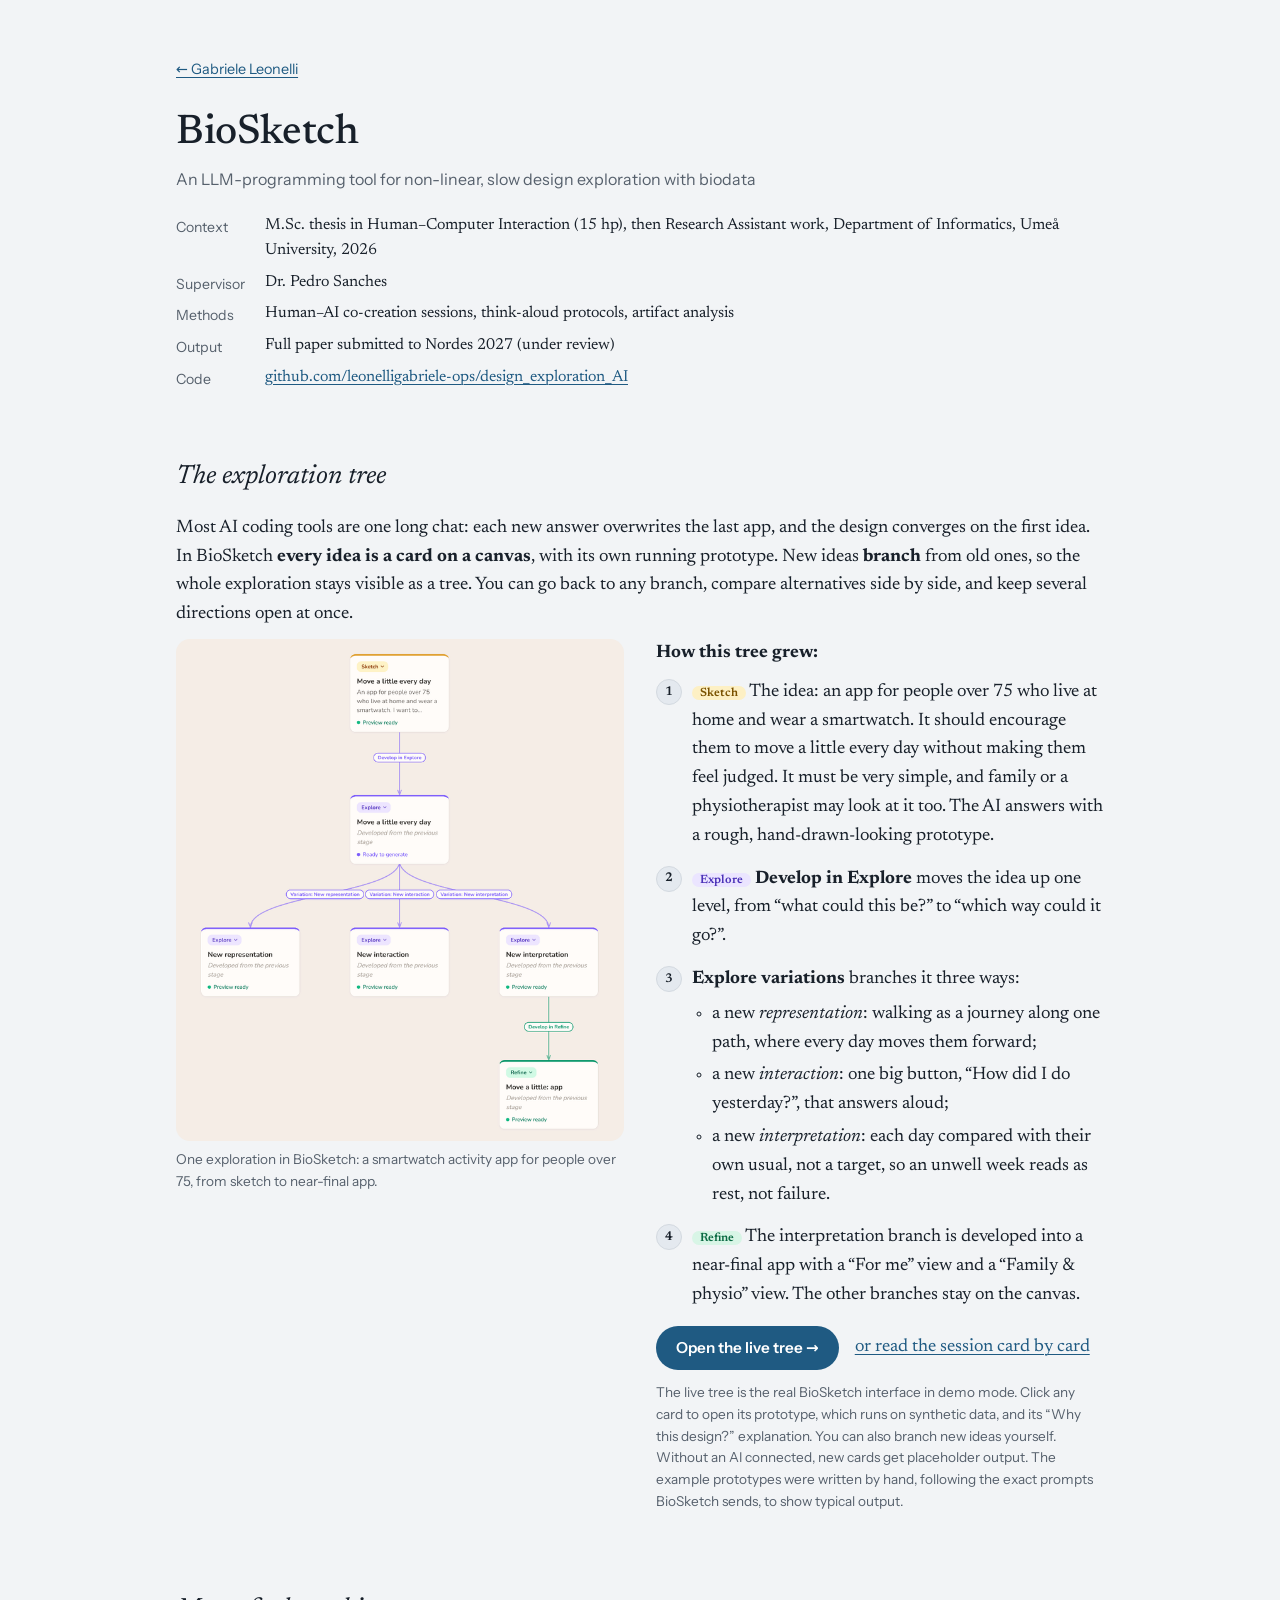
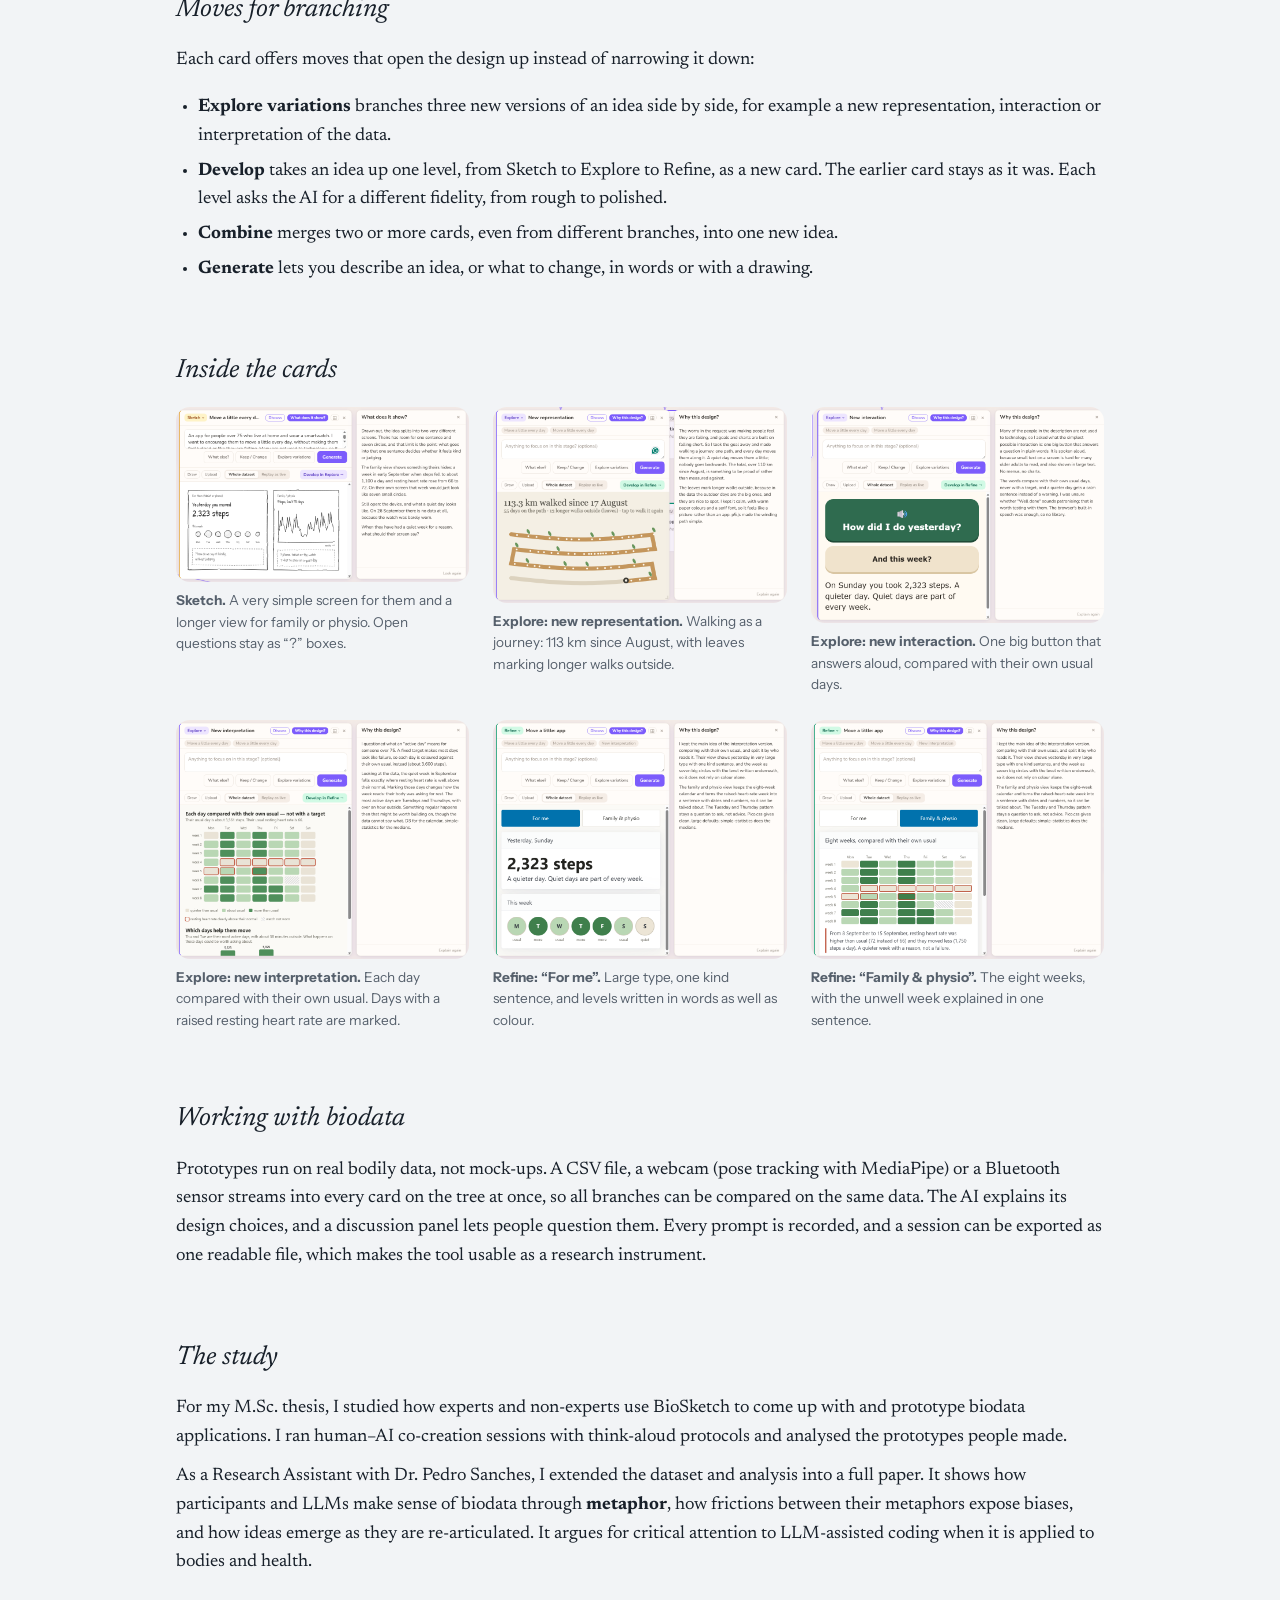
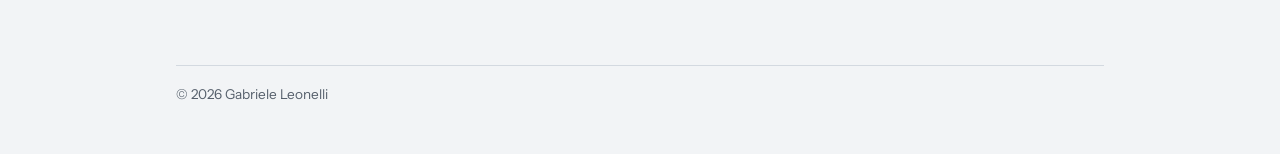
==== projects/biosketch/index.html @ 7db04403 "Home: larger project images; BioSketch tree diagram; text-free storytelling scene Co-Authored-By: Cl" ====
<!doctype html>
<html lang="en">
<head>
  <meta charset="utf-8">
  <meta name="viewport" content="width=device-width, initial-scale=1">
  <title>BioSketch · Gabriele Leonelli</title>
  <meta name="description" content="BioSketch: an LLM-programming tool for non-linear, slow design exploration with biodata, built around a branching exploration tree.">
  <link rel="stylesheet" href="../../assets/site.css?v=4">
  <style>
    .tree-hero { display: grid; grid-template-columns: minmax(0, 1fr) minmax(0, 1fr); gap: 24px 32px; align-items: start; margin-top: 8px; }
    .tree-hero figure { margin: 0; }
    .tree-hero img { background: #f3ede8; }
    .steps { list-style: none; padding: 0; margin: 0 0 16px; counter-reset: s; }
    .steps ul { padding-left: 20px; margin: 6px 0 0; }
    .steps ul li { margin-bottom: 4px; }
    .steps > li { position: relative; padding-left: 36px; margin-bottom: 14px; counter-increment: s; }
    .steps > li::before {
      content: counter(s); position: absolute; left: 0; top: 1px; width: 24px; height: 24px; border-radius: 50%;
      background: var(--soft); border: 1px solid var(--line); font-size: 0.8rem; font-weight: 600;
      display: flex; align-items: center; justify-content: center;
    }
    .pill { font-size: 0.75rem; font-weight: 600; padding: 1px 8px; border-radius: 10px; white-space: nowrap; }
    .sketch  { background: #fdf0c4; color: #7a5200; }
    .explore { background: #ebe5ff; color: #4b32b8; }
    .refine  { background: #d8f5e6; color: #0b6b43; }
    .actions { display: flex; flex-wrap: wrap; gap: 8px 16px; align-items: center; margin-top: 8px; }
    @media (max-width: 720px) { .tree-hero { grid-template-columns: 1fr; } }
  </style>
</head>
<body>
  <main class="wide">
    <a class="back" href="../../">← Gabriele Leonelli</a>

    <h1>BioSketch</h1>
    <p class="tagline">An LLM-programming tool for non-linear, slow design exploration with biodata</p>

    <dl class="facts">
      <dt>Context</dt><dd>M.Sc. thesis in Human–Computer Interaction (15 hp), then Research Assistant work, Department of Informatics, Umeå University, 2026</dd>
      <dt>Supervisor</dt><dd>Dr. Pedro Sanches</dd>
      <dt>Methods</dt><dd>Human–AI co-creation sessions, think-aloud protocols, artifact analysis</dd>
      <dt>Output</dt><dd>Full paper submitted to Nordes 2027 (under review)</dd>
      <dt>Code</dt><dd><a href="https://github.com/leonelligabriele-ops/design_exploration_AI">github.com/leonelligabriele-ops/design_exploration_AI</a></dd>
    </dl>

    <h2>The exploration tree</h2>
    <p>Most AI coding tools are one long chat: each new answer overwrites the last app, and the design converges on the first idea. In BioSketch <b>every idea is a card on a canvas</b>, with its own running prototype. New ideas <b>branch</b> from old ones, so the whole exploration stays visible as a tree. You can go back to any branch, compare alternatives side by side, and keep several directions open at once.</p>

    <div class="tree-hero">
      <figure>
        <a href="app/"><img src="screenshots/tree.png" alt="BioSketch canvas showing an exploration tree: a Sketch card developed into an Explore card, which branches into three variations (new representation, new interaction, new interpretation); the last is developed into a Refine card." width="712" height="798"></a>
        <figcaption>One exploration in BioSketch: a smartwatch activity app for people over 75, from sketch to near-final app.</figcaption>
      </figure>
      <div>
        <p><b>How this tree grew:</b></p>
        <ol class="steps">
          <li><span class="pill sketch">Sketch</span> The idea: an app for people over 75 who live at home and wear a smartwatch. It should encourage them to move a little every day without making them feel judged. It must be very simple, and family or a physiotherapist may look at it too. The AI answers with a rough, hand-drawn-looking prototype.</li>
          <li><span class="pill explore">Explore</span> <b>Develop in Explore</b> moves the idea up one level, from “what could this be?” to “which way could it go?”.</li>
          <li><b>Explore variations</b> branches it three ways:
            <ul>
              <li>a new <i>representation</i>: walking as a journey along one path, where every day moves them forward;</li>
              <li>a new <i>interaction</i>: one big button, “How did I do yesterday?”, that answers aloud;</li>
              <li>a new <i>interpretation</i>: each day compared with their own usual, not a target, so an unwell week reads as rest, not failure.</li>
            </ul>
          </li>
          <li><span class="pill refine">Refine</span> The interpretation branch is developed into a near-final app with a “For me” view and a “Family &amp; physio” view. The other branches stay on the canvas.</li>
        </ol>
        <div class="actions">
          <a class="button" href="app/">Open the live tree →</a>
          <a href="session.html">or read the session card by card</a>
        </div>
        <p class="note" style="margin-top:12px">The live tree is the real BioSketch interface in demo mode. Click any card to open its prototype, which runs on synthetic data, and its “Why this design?” explanation. You can also branch new ideas yourself. Without an AI connected, new cards get placeholder output. The example prototypes were written by hand, following the exact prompts BioSketch sends, to show typical output.</p>
      </div>
    </div>

    <h2>Moves for branching</h2>
    <p>Each card offers moves that open the design up instead of narrowing it down:</p>
    <ul>
      <li><b>Explore variations</b> branches three new versions of an idea side by side, for example a new representation, interaction or interpretation of the data.</li>
      <li><b>Develop</b> takes an idea up one level, from Sketch to Explore to Refine, as a new card. The earlier card stays as it was. Each level asks the AI for a different fidelity, from rough to polished.</li>
      <li><b>Combine</b> merges two or more cards, even from different branches, into one new idea.</li>
      <li><b>Generate</b> lets you describe an idea, or what to change, in words or with a drawing.</li>
    </ul>

    <h2>Inside the cards</h2>
    <div class="gallery">
      <figure>
        <img src="screenshots/sketch.png" alt="A hand-drawn style Sketch prototype of the daily movement idea" loading="lazy">
        <figcaption><b>Sketch.</b> A very simple screen for them and a longer view for family or physio. Open questions stay as “?” boxes.</figcaption>
      </figure>
      <figure>
        <img src="screenshots/explore-representation.png" alt="An Explore prototype showing walking as a winding path: 113 km walked since 17 August, with leaves marking longer walks outside" loading="lazy">
        <figcaption><b>Explore: new representation.</b> Walking as a journey: 113 km since August, with leaves marking longer walks outside.</figcaption>
      </figure>
      <figure>
        <img src="screenshots/explore-interaction.png" alt="An Explore prototype with one large button that answers aloud how yesterday went" loading="lazy">
        <figcaption><b>Explore: new interaction.</b> One big button that answers aloud, compared with their own usual days.</figcaption>
      </figure>
      <figure>
        <img src="screenshots/explore-interpretation.png" alt="An Explore prototype comparing each day with the person's own usual and marking days with a raised resting heart rate" loading="lazy">
        <figcaption><b>Explore: new interpretation.</b> Each day compared with their own usual. Days with a raised resting heart rate are marked.</figcaption>
      </figure>
      <figure>
        <img src="screenshots/refine.png" alt="A Refine prototype in large type: 2,323 steps yesterday, a kind sentence, and the week as seven circles with levels written in words" loading="lazy">
        <figcaption><b>Refine: “For me”.</b> Large type, one kind sentence, and levels written in words as well as colour.</figcaption>
      </figure>
      <figure>
        <img src="screenshots/refine-family.png" alt="The family and physio view of the Refine prototype" loading="lazy">
        <figcaption><b>Refine: “Family &amp; physio”.</b> The eight weeks, with the unwell week explained in one sentence.</figcaption>
      </figure>
    </div>

    <h2>Working with biodata</h2>
    <p>Prototypes run on real bodily data, not mock-ups. A CSV file, a webcam (pose tracking with MediaPipe) or a Bluetooth sensor streams into every card on the tree at once, so all branches can be compared on the same data. The AI explains its design choices, and a discussion panel lets people question them. Every prompt is recorded, and a session can be exported as one readable file, which makes the tool usable as a research instrument.</p>

    <h2>The study</h2>
    <p>For my M.Sc. thesis, I studied how experts and non-experts use BioSketch to come up with and prototype biodata applications. I ran human–AI co-creation sessions with think-aloud protocols and analysed the prototypes people made.</p>
    <p>As a Research Assistant with Dr. Pedro Sanches, I extended the dataset and analysis into a full paper. It shows how participants and LLMs make sense of biodata through <b>metaphor</b>, how frictions between their metaphors expose biases, and how ideas emerge as they are re-articulated. It argues for critical attention to LLM-assisted coding when it is applied to bodies and health.</p>

    <footer>© 2026 Gabriele Leonelli</footer>
  </main>
</body>
</html>
---- assets/site.css ----
/* Design: Lab Notebook (Lake). Rules: .design-foundations/DESIGN.md */

/* ---------- Fonts (self-hosted, SIL Open Font License) ---------- */
@font-face { font-family: "Newsreader"; src: url("fonts/newsreader-wght.woff2") format("woff2"); font-weight: 200 800; font-style: normal; font-display: swap; }
@font-face { font-family: "Newsreader"; src: url("fonts/newsreader-wght-italic.woff2") format("woff2"); font-weight: 200 800; font-style: italic; font-display: swap; }
@font-face { font-family: "Instrument Sans"; src: url("fonts/instrument-sans-wght.woff2") format("woff2"); font-weight: 400 700; font-style: normal; font-display: swap; }

/* ---------- Tokens ---------- */
:root {
  --bg: #F2F4F6;
  --ink: #18202A;
  --muted: #56606C;
  --rule: #D3D9E0;
  --accent: #1F5A82;
  --on-accent: #FFFFFF;
  --soft: #E4E9EF;

  --f-body: "Newsreader", Georgia, serif;
  --f-ui: "Instrument Sans", system-ui, -apple-system, "Segoe UI", sans-serif;

  --r-img: 14px;
  --r-pill: 22px;
  --r-portrait: 50% 46% 52% 48% / 48% 52% 46% 50%;
  --rail: 120px;

  /* aliases used by older page styles */
  --text: var(--ink);
  --line: var(--rule);
  --link: var(--accent);
}
@media (prefers-color-scheme: dark) {
  :root {
    --bg: #11161C;
    --ink: #E2E7ED;
    --muted: #9DA8B4;
    --rule: #29313B;
    --accent: #8CC0E6;
    --on-accent: #0D1620;
    --soft: #19202A;
  }
}

/* ---------- Base ---------- */
* { box-sizing: border-box; }
html { background: var(--bg); color: var(--ink); }
body {
  margin: 0;
  background: var(--bg);
  color: var(--ink);
  font-family: var(--f-body);
  font-size: 18px;
  line-height: 1.6;
  -webkit-text-size-adjust: 100%;
}
main { max-width: 760px; margin: 0 auto; padding: 56px 16px 0; }
main.wide { max-width: 960px; }
h1, h2, h3 { font-family: var(--f-body); font-weight: 500; line-height: 1.2; margin: 0; }
h1 { font-size: 2.6rem; letter-spacing: -0.01em; }
h2 { font-size: 1.65rem; font-style: italic; font-weight: 400; margin: 72px 0 20px; }
h3 { font-size: 1.1rem; }
p { margin: 0 0 10px; }
ul { padding-left: 1.2em; }
li { margin-bottom: 6px; }
a { color: var(--accent); text-underline-offset: 3px; text-decoration-thickness: 1px; }
a:hover { text-decoration-thickness: 2px; }
:focus-visible { outline: 3px solid var(--accent); outline-offset: 3px; border-radius: 2px; }
img { display: block; max-width: 100%; height: auto; }

/* ---------- Shared pieces ---------- */
.meta { font-family: var(--f-ui); font-size: 0.85rem; color: var(--muted); }
.tagline { font-family: var(--f-ui); color: var(--muted); margin: 8px 0 18px; font-size: 1rem; }
.note { font-family: var(--f-ui); color: var(--muted); font-size: 0.85rem; }
.back { display: inline-block; font-family: var(--f-ui); font-size: 0.9rem; margin-bottom: 28px; }
.button, .btn {
  display: inline-flex; align-items: center; min-height: 44px;
  font-family: var(--f-ui); font-weight: 600; font-size: 0.95rem;
  padding: 10px 20px; border-radius: var(--r-pill);
  background: var(--accent); color: var(--on-accent); text-decoration: none;
}
.button:hover, .btn:hover { text-decoration: none; filter: brightness(1.08); }
.quiet { font-family: var(--f-ui); font-weight: 600; font-size: 0.95rem; text-decoration: none; }
.quiet:hover { text-decoration: underline; }
.links { font-family: var(--f-ui); font-size: 0.88rem; display: flex; flex-wrap: wrap; gap: 6px 18px; margin-top: 6px; }
.tag {
  font-family: var(--f-ui); font-size: 0.72rem; font-weight: 600; white-space: nowrap;
  padding: 1px 9px; border: 1px solid var(--rule); border-radius: var(--r-pill);
  color: var(--muted); vertical-align: 2px; margin-left: 6px;
}
.facts { display: grid; grid-template-columns: max-content 1fr; gap: 6px 20px; margin: 20px 0; font-size: 1rem; }
.facts dt { font-family: var(--f-ui); color: var(--muted); font-size: 0.88rem; padding-top: 3px; }
.facts dd { margin: 0; min-width: 0; overflow-wrap: anywhere; }
@media (max-width: 480px) {
  .facts { grid-template-columns: 1fr; gap: 0; }
  .facts dd { margin-bottom: 10px; }
}
figure { margin: 16px 0 24px; }
figure img { border-radius: var(--r-img); display: block; }
figcaption { font-family: var(--f-ui); color: var(--muted); font-size: 0.85rem; margin-top: 8px; }
.gallery { display: grid; grid-template-columns: repeat(auto-fit, minmax(260px, 1fr)); gap: 24px; }
.gallery figure { margin: 0; }
footer {
  font-family: var(--f-ui); font-size: 0.85rem; color: var(--muted);
  margin: 88px 0 0; padding: 18px 0 48px; border-top: 1px solid var(--rule);
}

/* ---------- Home: intro ---------- */
.intro { display: grid; grid-template-columns: auto 1fr; gap: 28px; align-items: start; }
.portrait { width: 140px; height: 140px; object-fit: cover; border-radius: var(--r-portrait); }
.lead { font-size: 1.28rem; line-height: 1.5; max-width: 40ch; text-wrap: pretty; }
.looking { font-family: var(--f-ui); font-size: 0.95rem; margin: 14px 0 22px; }
.actions { display: flex; flex-wrap: wrap; gap: 12px 22px; align-items: center; }
.profiles { font-family: var(--f-ui); font-size: 0.88rem; margin-top: 16px; display: flex; flex-wrap: wrap; gap: 6px 18px; }
.profiles a { color: var(--muted); }
.profiles a:hover { color: var(--accent); }
.toc { font-family: var(--f-ui); font-size: 0.9rem; display: flex; flex-wrap: wrap; gap: 8px 22px; margin-top: 40px; padding-top: 14px; border-top: 1px solid var(--rule); }
.toc a { color: var(--ink); text-decoration: none; }
.toc a:hover { color: var(--accent); }
section { scroll-margin-top: 24px; }

/* ---------- Home: dated entries (signature: year rail) ---------- */
.entry, .proj { position: relative; padding: 18px 0; border-top: 1px solid var(--rule); }
.entry:first-of-type, .proj:first-of-type { border-top: 0; }
.when { display: block; font-family: var(--f-ui); font-size: 0.85rem; color: var(--muted); font-variant-numeric: tabular-nums; }
.entry h3 a, .proj h3 a { color: var(--ink); text-decoration: none; }
.entry h3 a:hover, .proj h3 a:hover { color: var(--accent); text-decoration: underline; }
.sub { font-family: var(--f-ui); font-size: 0.85rem; font-weight: 600; color: var(--muted); margin: 32px 0 2px; }
.proj { display: grid; grid-template-columns: 1fr; gap: 14px; padding: 26px 0; }
.proj:first-of-type { padding-top: 4px; }
.thumb { display: block; overflow: hidden; border-radius: var(--r-img); background: var(--soft); align-self: start; }
.thumb img { width: 100%; aspect-ratio: 16 / 10; object-fit: cover; }
.skills { display: grid; grid-template-columns: 1fr; gap: 2px 28px; margin: 0; }
.skills dt { font-family: var(--f-ui); font-weight: 600; font-size: 0.9rem; }
.skills dd { margin: 0 0 14px; }

.proj { gap: 18px; padding: 28px 0 36px; }
@media (min-width: 760px) {
  .skills { grid-template-columns: 200px 1fr; }
}
@media (min-width: 900px) {
  main.home { padding-left: calc(16px + var(--rail)); max-width: calc(760px + var(--rail)); }
  .entry .when, .proj .when { position: absolute; left: calc(-1 * var(--rail)); width: calc(var(--rail) - 24px); text-align: right; top: 22px; }
  .proj .when { top: 8px; }
}
@media (max-width: 520px) {
  h1 { font-size: 2.1rem; }
  .intro { grid-template-columns: 1fr; gap: 18px; }
  .portrait { width: 112px; height: 112px; }
}

/* ---------- Print ---------- */
@media print {
  body { font-size: 11pt; background: #fff; color: #000; }
  .toc, .thumb, .actions .btn { display: none; }
  a { color: #000; }
  .links a[href^="http"]::after, .profiles a::after { content: " (" attr(href) ")"; font-size: 0.8em; }
  h2 { margin-top: 28px; }
}
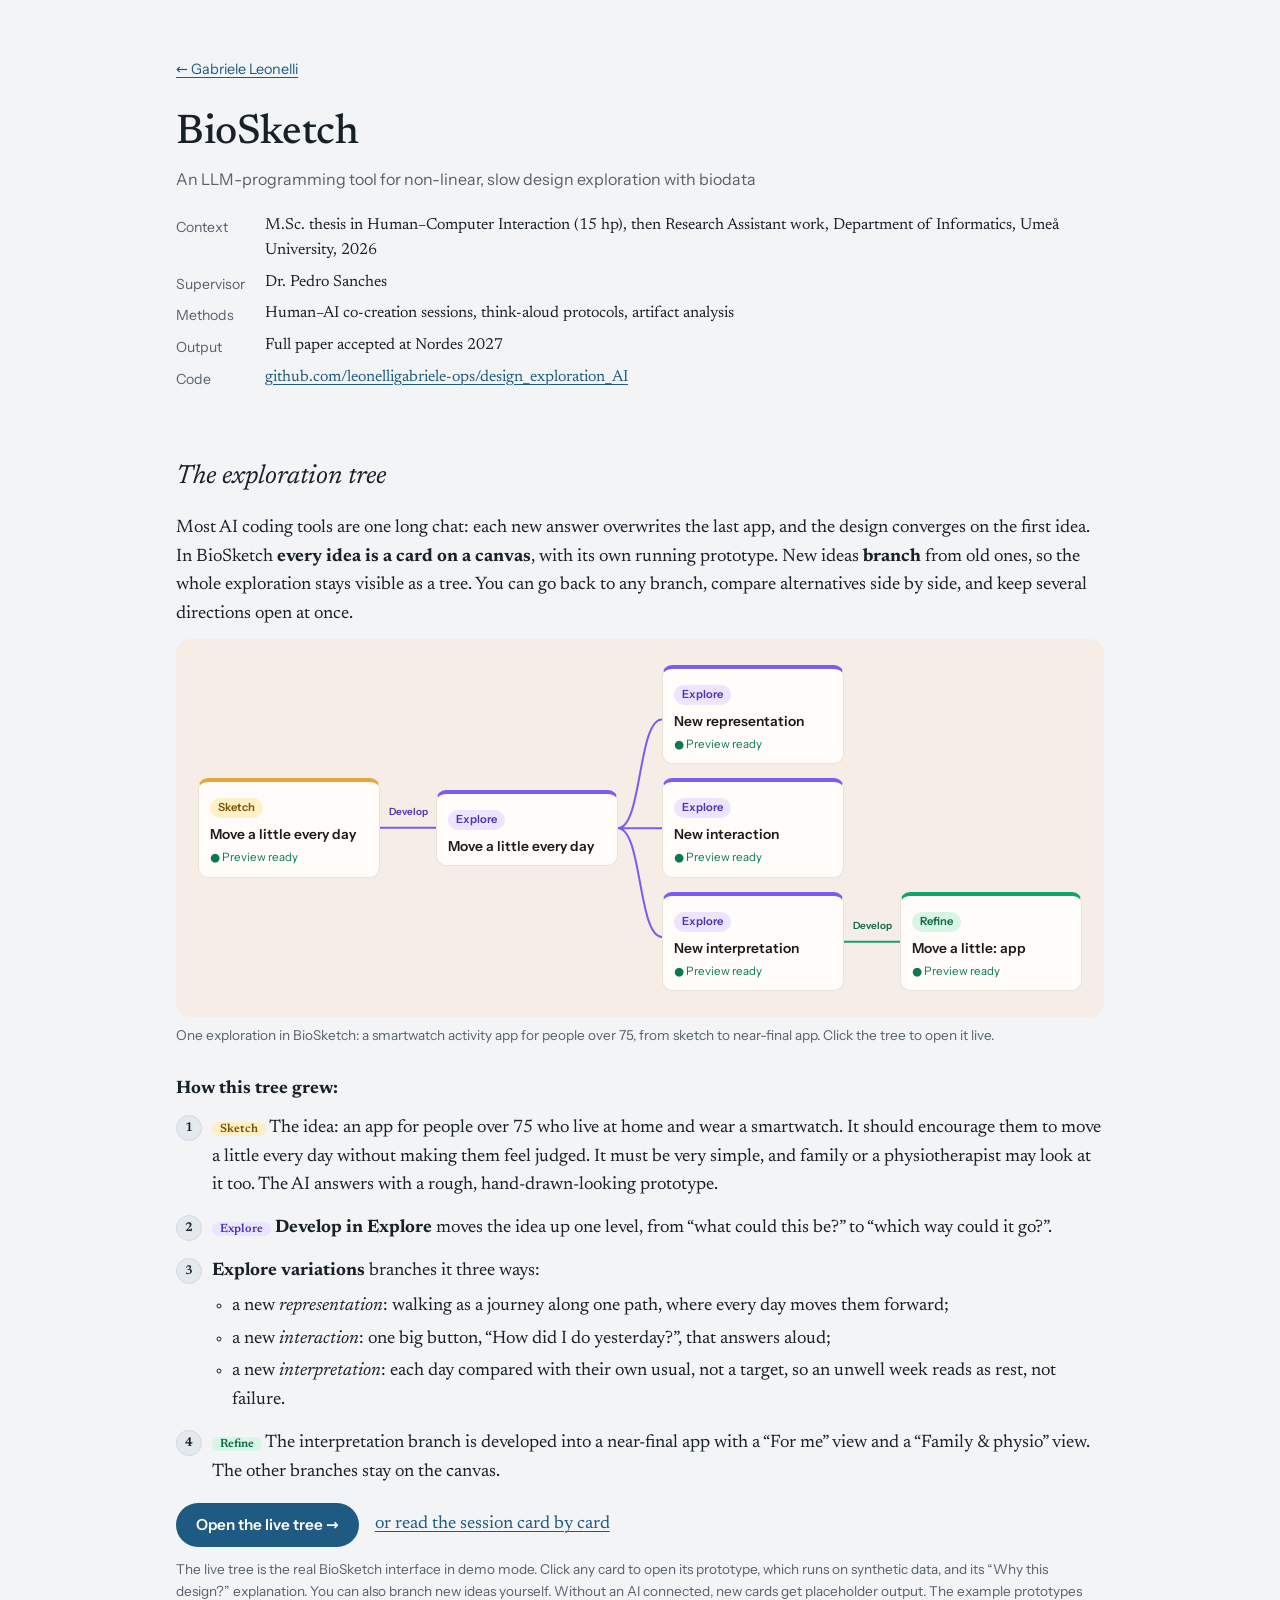
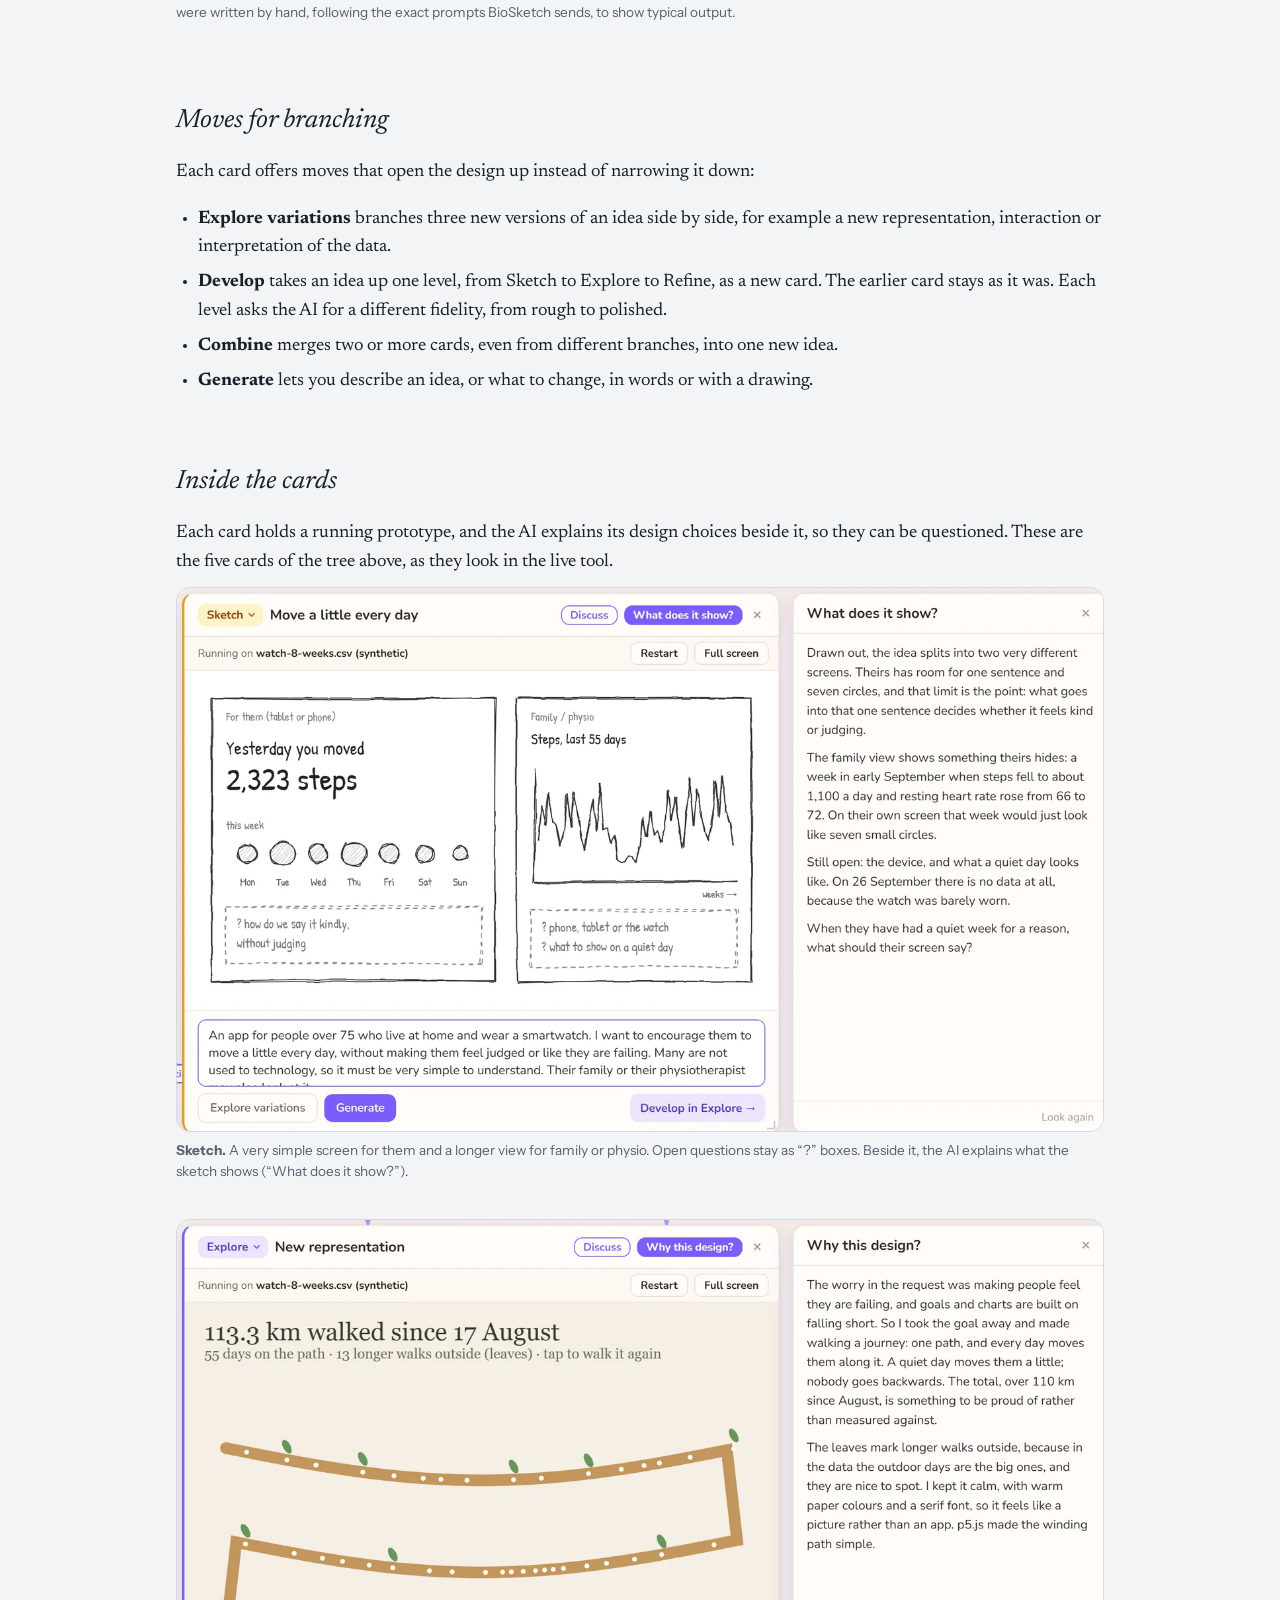
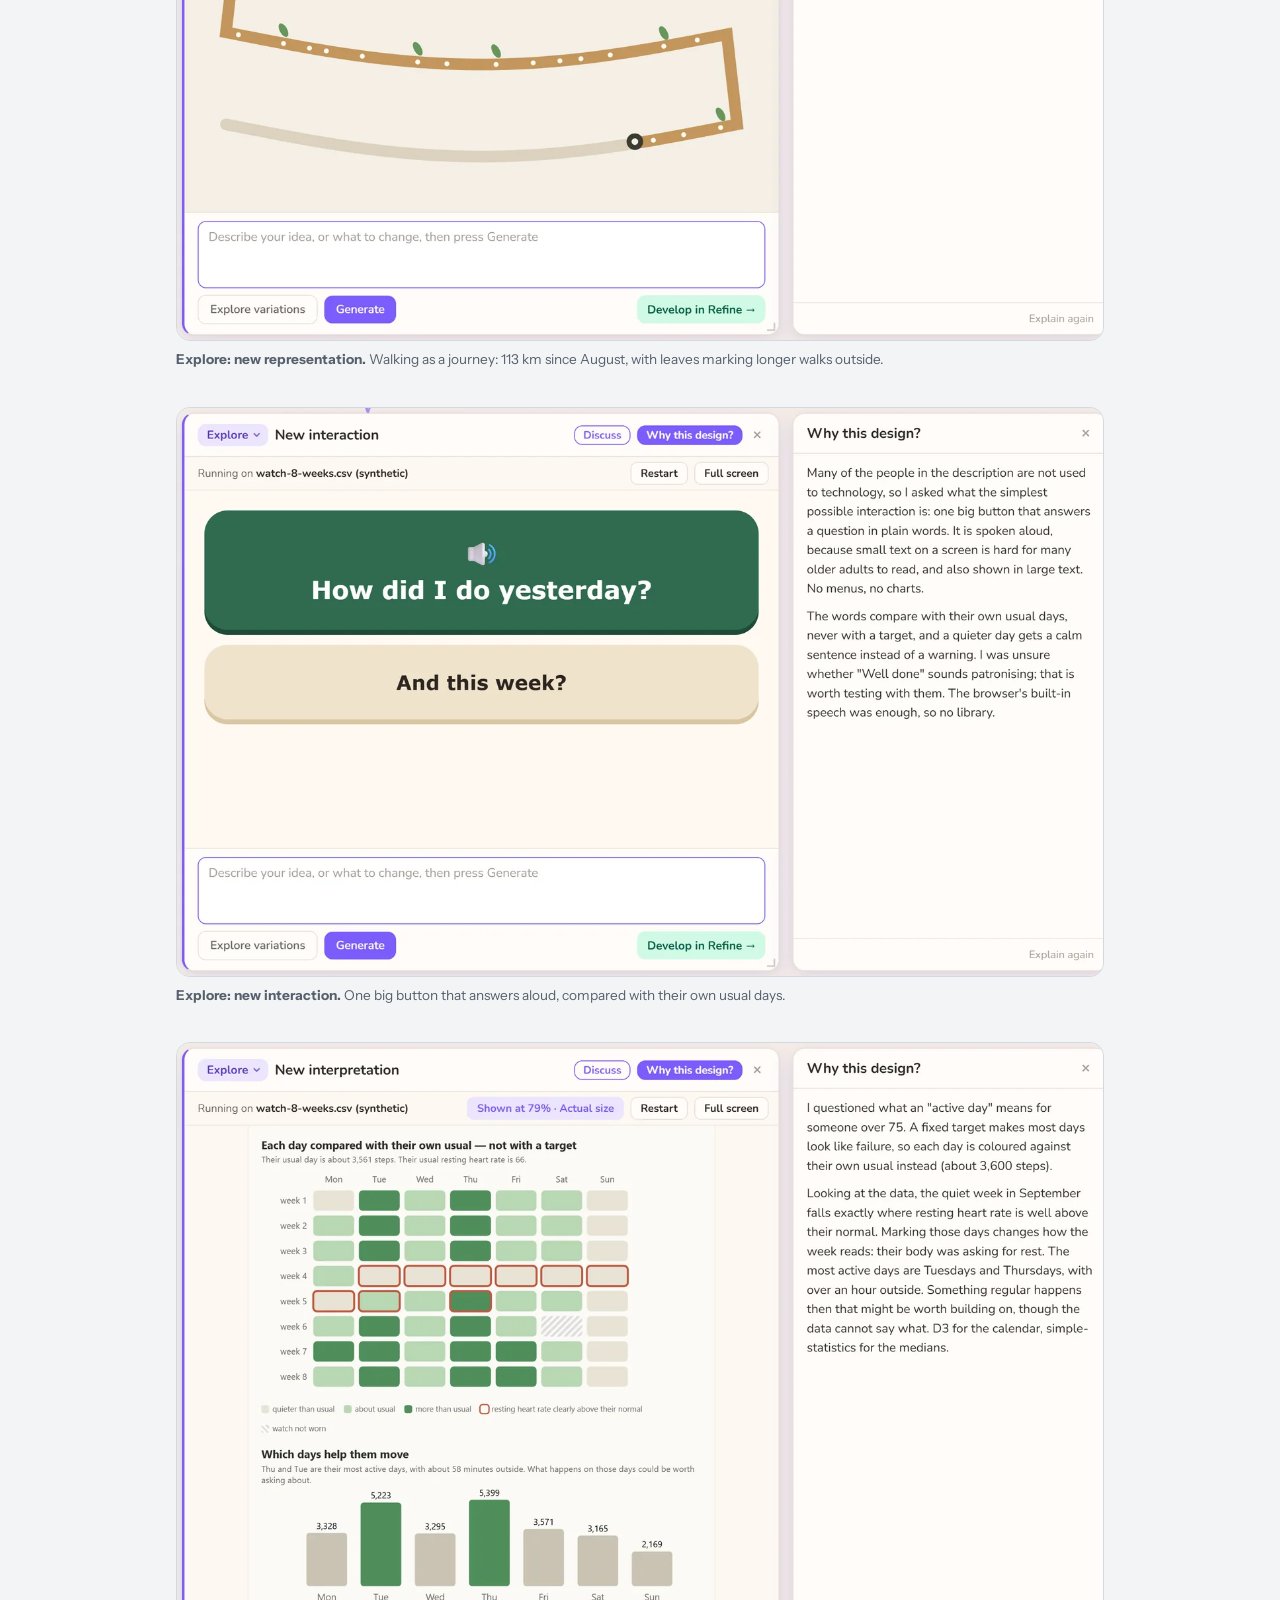
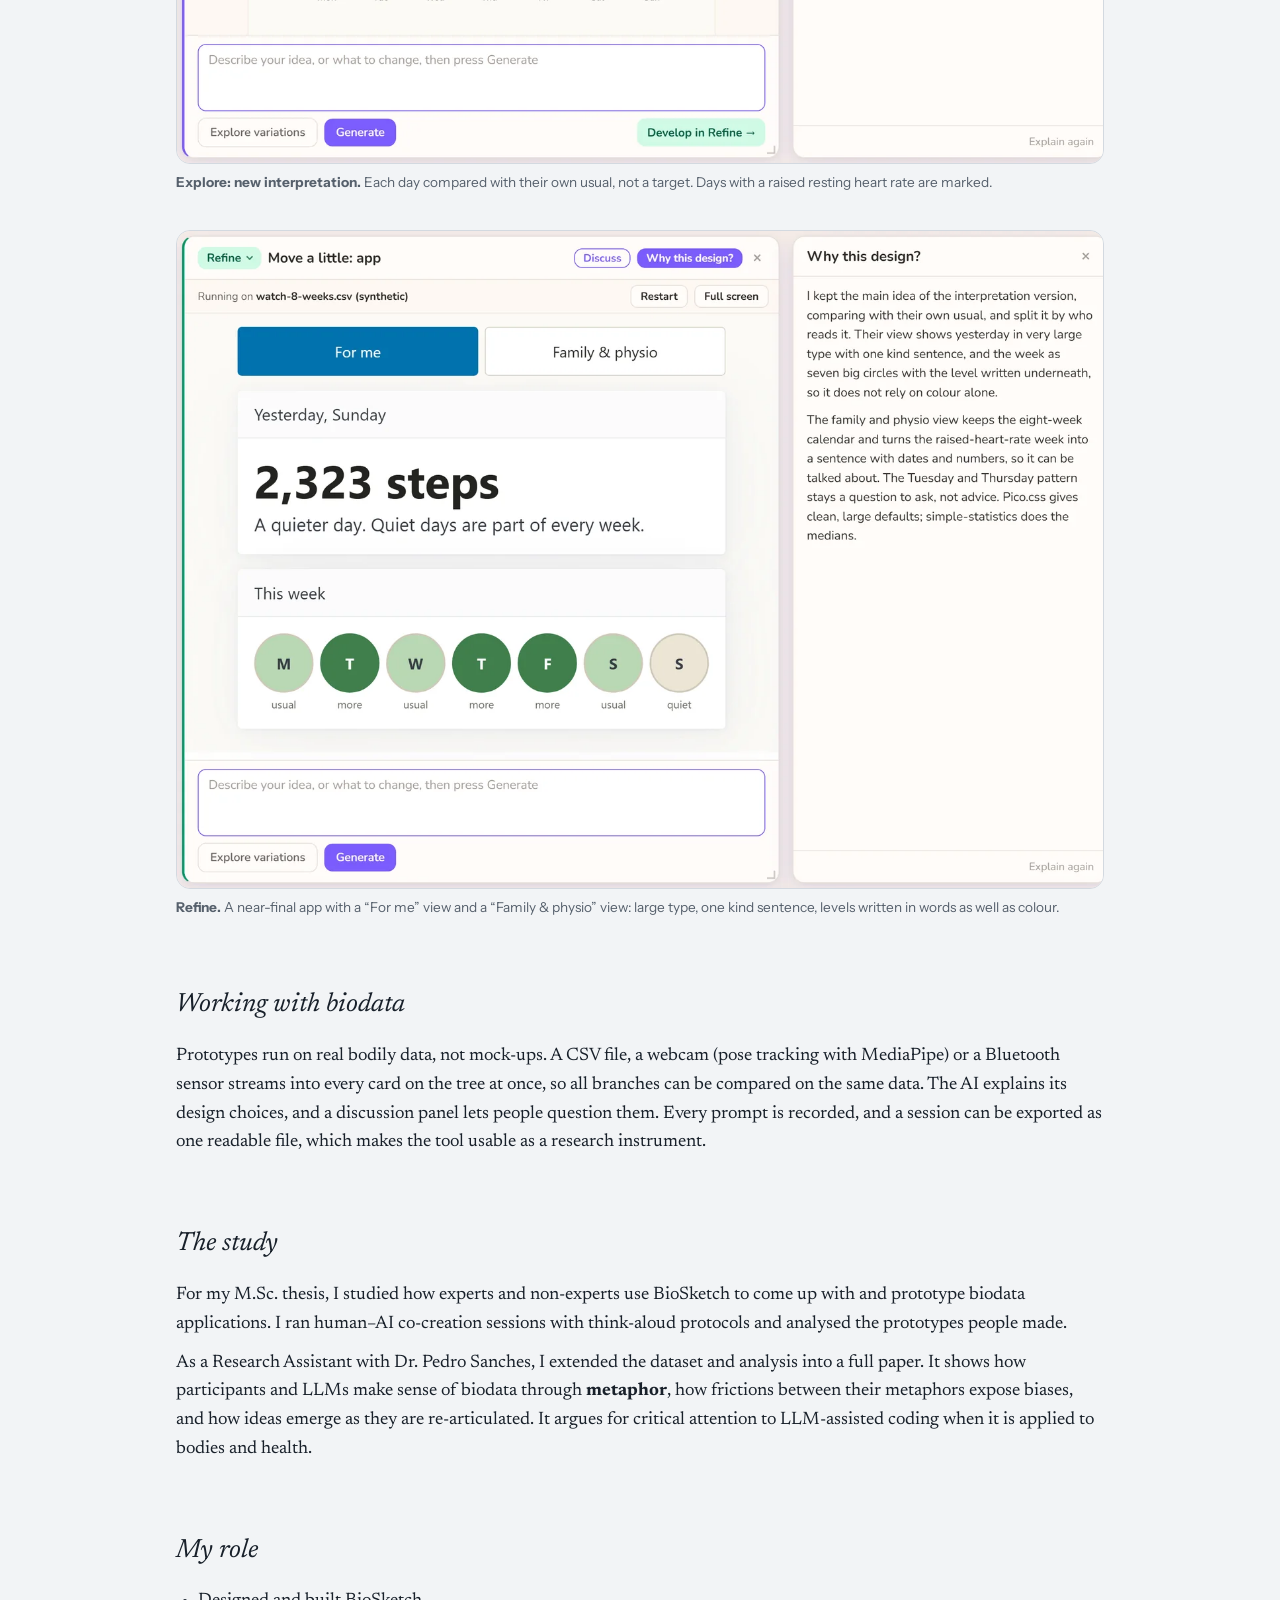
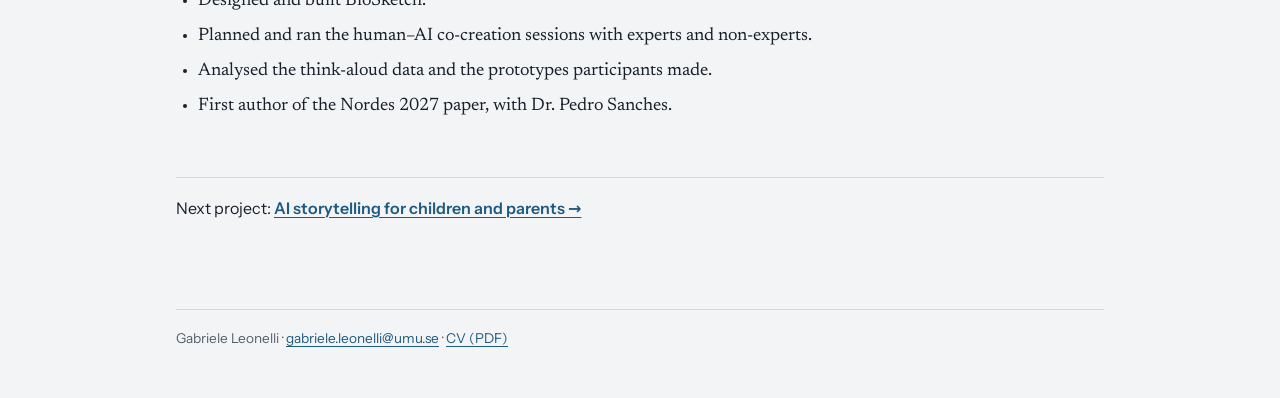
==== commit 16f5fa24: "Phase 5: readable tree and fresh screenshots on BioSketch page, My role, next-project links, action " ====
--- a/projects/biosketch/index.html
+++ b/projects/biosketch/index.html
@@ -5,11 +5,29 @@
   <meta name="viewport" content="width=device-width, initial-scale=1">
   <title>BioSketch · Gabriele Leonelli</title>
   <meta name="description" content="BioSketch: an LLM-programming tool for non-linear, slow design exploration with biodata, built around a branching exploration tree.">
-  <link rel="stylesheet" href="../../assets/site.css?v=4">
+  <link rel="icon" href="../../favicon.ico" sizes="any">
+  <link rel="icon" type="image/png" sizes="32x32" href="../../assets/share/favicon-32.png">
+  <link rel="apple-touch-icon" href="../../apple-touch-icon.png">
+  <link rel="canonical" href="https://leonelligabriele-ops.github.io/projects/biosketch/">
+  <meta property="og:type" content="website">
+  <meta property="og:site_name" content="Gabriele Leonelli">
+  <meta property="og:title" content="BioSketch: designing with AI and biodata">
+  <meta property="og:description" content="An LLM-programming tool where every idea becomes a running prototype on a branching exploration tree. Explore the live tree in your browser.">
+  <meta property="og:url" content="https://leonelligabriele-ops.github.io/projects/biosketch/">
+  <meta property="og:image" content="https://leonelligabriele-ops.github.io/assets/share/biosketch.jpg">
+  <meta property="og:image:width" content="1200">
+  <meta property="og:image:height" content="630">
+  <meta property="og:image:alt" content="BioSketch exploration tree: a sketch developed into three explored variations and a refined app">
+  <meta name="twitter:card" content="summary_large_image">
+  <link rel="stylesheet" href="../../assets/site.css?v=7">
   <style>
-    .tree-hero { display: grid; grid-template-columns: minmax(0, 1fr) minmax(0, 1fr); gap: 24px 32px; align-items: start; margin-top: 8px; }
+    .tree-hero { display: grid; grid-template-columns: 1fr; gap: 28px; margin-top: 8px; }
     .tree-hero figure { margin: 0; }
-    .tree-hero img { background: #f3ede8; }
+    .phone-only { display: none; }
+    @media (max-width: 760px) { .phone-only { display: block; } }
+    .gallery.one { grid-template-columns: 1fr; gap: 36px; }
+    .gallery.one img { border: 1px solid var(--rule); }
+    .tree-hero figure { margin: 0; }
     .steps { list-style: none; padding: 0; margin: 0 0 16px; counter-reset: s; }
     .steps ul { padding-left: 20px; margin: 6px 0 0; }
     .steps ul li { margin-bottom: 4px; }
@@ -24,7 +42,6 @@
     .explore { background: #ebe5ff; color: #4b32b8; }
     .refine  { background: #d8f5e6; color: #0b6b43; }
     .actions { display: flex; flex-wrap: wrap; gap: 8px 16px; align-items: center; margin-top: 8px; }
-    @media (max-width: 720px) { .tree-hero { grid-template-columns: 1fr; } }
   </style>
 </head>
 <body>
@@ -38,7 +55,7 @@
       <dt>Context</dt><dd>M.Sc. thesis in Human–Computer Interaction (15 hp), then Research Assistant work, Department of Informatics, Umeå University, 2026</dd>
       <dt>Supervisor</dt><dd>Dr. Pedro Sanches</dd>
       <dt>Methods</dt><dd>Human–AI co-creation sessions, think-aloud protocols, artifact analysis</dd>
-      <dt>Output</dt><dd>Full paper submitted to Nordes 2027 (under review)</dd>
+      <dt>Output</dt><dd>Full paper accepted at Nordes 2027</dd>
       <dt>Code</dt><dd><a href="https://github.com/leonelligabriele-ops/design_exploration_AI">github.com/leonelligabriele-ops/design_exploration_AI</a></dd>
     </dl>
 
@@ -47,8 +64,21 @@
 
     <div class="tree-hero">
       <figure>
-        <a href="app/"><img src="screenshots/tree.png" alt="BioSketch canvas showing an exploration tree: a Sketch card developed into an Explore card, which branches into three variations (new representation, new interaction, new interpretation); the last is developed into a Refine card." width="712" height="798"></a>
-        <figcaption>One exploration in BioSketch: a smartwatch activity app for people over 75, from sketch to near-final app.</figcaption>
+        <a class="tree-fig" href="app/" data-demo="app/" data-demo-title="BioSketch: live exploration tree (demo mode, synthetic data)" aria-label="Open the live exploration tree">
+          <div class="tnode t-sk" style="grid-column:1;grid-row:2"><span class="st">Sketch</span><span class="tt">Move a little every day</span><span class="ok">● Preview ready</span></div>
+          <div class="tconn t-ex" style="grid-column:2;grid-row:2"><svg viewBox="0 0 40 10" preserveAspectRatio="none"><path d="M0 5 H40" stroke="#7B5CF0" stroke-width="2" vector-effect="non-scaling-stroke" fill="none"/></svg><span class="lbl">Develop</span></div>
+          <div class="tconn down t-ex">↓ Develop</div>
+          <div class="tnode t-ex" style="grid-column:3;grid-row:2"><span class="st">Explore</span><span class="tt">Move a little every day</span></div>
+          <div class="tconn t-ex" style="grid-column:4;grid-row:1/4"><svg viewBox="0 0 40 300" preserveAspectRatio="none"><path d="M0 150 C 22 150, 18 50, 40 50 M0 150 H40 M0 150 C 22 150, 18 250, 40 250" stroke="#7B5CF0" stroke-width="2" vector-effect="non-scaling-stroke" fill="none"/></svg></div>
+          <div class="tconn down t-ex">↓ Explore variations</div>
+          <div class="tnode t-ex" style="grid-column:5;grid-row:1"><span class="st">Explore</span><span class="tt">New representation</span><span class="ok">● Preview ready</span></div>
+          <div class="tnode t-ex" style="grid-column:5;grid-row:2"><span class="st">Explore</span><span class="tt">New interaction</span><span class="ok">● Preview ready</span></div>
+          <div class="tnode t-ex" style="grid-column:5;grid-row:3"><span class="st">Explore</span><span class="tt">New interpretation</span><span class="ok">● Preview ready</span></div>
+          <div class="tconn t-rf" style="grid-column:6;grid-row:3"><svg viewBox="0 0 40 10" preserveAspectRatio="none"><path d="M0 5 H40" stroke="#10A36B" stroke-width="2" vector-effect="non-scaling-stroke" fill="none"/></svg><span class="lbl">Develop</span></div>
+          <div class="tconn down t-rf">↓ Develop</div>
+          <div class="tnode t-rf" style="grid-column:7;grid-row:3"><span class="st">Refine</span><span class="tt">Move a little: app</span><span class="ok">● Preview ready</span></div>
+        </a>
+        <figcaption>One exploration in BioSketch: a smartwatch activity app for people over 75, from sketch to near-final app. Click the tree to open it live.</figcaption>
       </figure>
       <div>
         <p><b>How this tree grew:</b></p>
@@ -65,9 +95,10 @@
           <li><span class="pill refine">Refine</span> The interpretation branch is developed into a near-final app with a “For me” view and a “Family &amp; physio” view. The other branches stay on the canvas.</li>
         </ol>
         <div class="actions">
-          <a class="button" href="app/">Open the live tree →</a>
+          <a class="button" href="app/" data-demo="app/" data-demo-title="BioSketch: live exploration tree (demo mode, synthetic data)">Open the live tree →</a>
           <a href="session.html">or read the session card by card</a>
         </div>
+        <p class="note phone-only" style="margin-top:12px"><b>On a phone?</b> The live tree works best on a laptop or tablet. You can still open it, or read the session card by card instead.</p>
         <p class="note" style="margin-top:12px">The live tree is the real BioSketch interface in demo mode. Click any card to open its prototype, which runs on synthetic data, and its “Why this design?” explanation. You can also branch new ideas yourself. Without an AI connected, new cards get placeholder output. The example prototypes were written by hand, following the exact prompts BioSketch sends, to show typical output.</p>
       </div>
     </div>
@@ -82,30 +113,27 @@
     </ul>
 
     <h2>Inside the cards</h2>
-    <div class="gallery">
+    <p>Each card holds a running prototype, and the AI explains its design choices beside it, so they can be questioned. These are the five cards of the tree above, as they look in the live tool.</p>
+    <div class="gallery one">
       <figure>
-        <img src="screenshots/sketch.png" alt="A hand-drawn style Sketch prototype of the daily movement idea" loading="lazy">
-        <figcaption><b>Sketch.</b> A very simple screen for them and a longer view for family or physio. Open questions stay as “?” boxes.</figcaption>
+        <img src="screenshots/sketch-v2.webp" alt="A Sketch card: two hand-drawn screens, with the AI’s explanation beside them" loading="lazy" width="1400">
+        <figcaption><b>Sketch.</b> A very simple screen for them and a longer view for family or physio. Open questions stay as “?” boxes. Beside it, the AI explains what the sketch shows (“What does it show?”).</figcaption>
       </figure>
       <figure>
-        <img src="screenshots/explore-representation.png" alt="An Explore prototype showing walking as a winding path: 113 km walked since 17 August, with leaves marking longer walks outside" loading="lazy">
+        <img src="screenshots/explore-representation-v2.webp" alt="An Explore card showing walking as a winding path, with the AI’s Why this design explanation" loading="lazy" width="1400">
         <figcaption><b>Explore: new representation.</b> Walking as a journey: 113 km since August, with leaves marking longer walks outside.</figcaption>
       </figure>
       <figure>
-        <img src="screenshots/explore-interaction.png" alt="An Explore prototype with one large button that answers aloud how yesterday went" loading="lazy">
+        <img src="screenshots/explore-interaction-v2.webp" alt="An Explore card with one large button, How did I do yesterday, and the AI’s explanation" loading="lazy" width="1400">
         <figcaption><b>Explore: new interaction.</b> One big button that answers aloud, compared with their own usual days.</figcaption>
       </figure>
       <figure>
-        <img src="screenshots/explore-interpretation.png" alt="An Explore prototype comparing each day with the person's own usual and marking days with a raised resting heart rate" loading="lazy">
-        <figcaption><b>Explore: new interpretation.</b> Each day compared with their own usual. Days with a raised resting heart rate are marked.</figcaption>
+        <img src="screenshots/explore-interpretation-v2.webp" alt="An Explore card with a calendar comparing each day with the person’s usual, and the AI’s explanation" loading="lazy" width="1400">
+        <figcaption><b>Explore: new interpretation.</b> Each day compared with their own usual, not a target. Days with a raised resting heart rate are marked.</figcaption>
       </figure>
       <figure>
-        <img src="screenshots/refine.png" alt="A Refine prototype in large type: 2,323 steps yesterday, a kind sentence, and the week as seven circles with levels written in words" loading="lazy">
-        <figcaption><b>Refine: “For me”.</b> Large type, one kind sentence, and levels written in words as well as colour.</figcaption>
-      </figure>
-      <figure>
-        <img src="screenshots/refine-family.png" alt="The family and physio view of the Refine prototype" loading="lazy">
-        <figcaption><b>Refine: “Family &amp; physio”.</b> The eight weeks, with the unwell week explained in one sentence.</figcaption>
+        <img src="screenshots/refine-v2.webp" alt="A Refine card: 2,323 steps yesterday and the week as seven circles, with the AI’s explanation" loading="lazy" width="1400">
+        <figcaption><b>Refine.</b> A near-final app with a “For me” view and a “Family &amp; physio” view: large type, one kind sentence, levels written in words as well as colour.</figcaption>
       </figure>
     </div>
 
@@ -116,7 +144,18 @@
     <p>For my M.Sc. thesis, I studied how experts and non-experts use BioSketch to come up with and prototype biodata applications. I ran human–AI co-creation sessions with think-aloud protocols and analysed the prototypes people made.</p>
     <p>As a Research Assistant with Dr. Pedro Sanches, I extended the dataset and analysis into a full paper. It shows how participants and LLMs make sense of biodata through <b>metaphor</b>, how frictions between their metaphors expose biases, and how ideas emerge as they are re-articulated. It argues for critical attention to LLM-assisted coding when it is applied to bodies and health.</p>
 
-    <footer>© 2026 Gabriele Leonelli</footer>
+    <h2>My role</h2>
+    <ul>
+      <li>Designed and built BioSketch.</li>
+      <li>Planned and ran the human–AI co-creation sessions with experts and non-experts.</li>
+      <li>Analysed the think-aloud data and the prototypes participants made.</li>
+      <li>First author of the Nordes 2027 paper, with Dr. Pedro Sanches.</li>
+    </ul>
+
+    <p class="next-proj">Next project: <a href="../storytelling/">AI storytelling for children and parents →</a></p>
+
+    <footer>Gabriele Leonelli · <a href="mailto:gabriele.leonelli@umu.se">gabriele.leonelli@umu.se</a> · <a href="../../cv.pdf">CV (PDF)</a></footer>
   </main>
+  <script src="../../assets/demo-modal.js?v=1" defer></script>
 </body>
 </html>
--- a/assets/site.css
+++ b/assets/site.css
@@ -127,7 +127,7 @@
 .proj { display: grid; grid-template-columns: 1fr; gap: 14px; padding: 26px 0; }
 .proj:first-of-type { padding-top: 4px; }
 .thumb { display: block; overflow: hidden; border-radius: var(--r-img); background: var(--soft); align-self: start; }
-.thumb img { width: 100%; aspect-ratio: 16 / 10; object-fit: cover; }
+.thumb img { width: 100%; height: auto; }
 .skills { display: grid; grid-template-columns: 1fr; gap: 2px 28px; margin: 0; }
 .skills dt { font-family: var(--f-ui); font-weight: 600; font-size: 0.9rem; }
 .skills dd { margin: 0 0 14px; }
@@ -145,6 +145,69 @@
   h1 { font-size: 2.1rem; }
   .intro { grid-template-columns: 1fr; gap: 18px; }
   .portrait { width: 112px; height: 112px; }
+}
+
+/* ---------- BioSketch tree figure (home page) ----------
+   Drawn as real text in the tool's own style, so it stays readable at any width.
+   Colours are the tool's (its canvas is always light), in both site colour modes. */
+.tree-fig {
+  display: grid; align-items: center; text-decoration: none; color: #1d1b19;
+  grid-template-columns: minmax(0,1fr) 56px minmax(0,1fr) 44px minmax(0,1fr) 56px minmax(0,1fr);
+  grid-template-rows: repeat(3, auto); row-gap: 14px;
+  padding: 26px 22px; border-radius: var(--r-img); background: #F5EDE6; font-family: var(--f-ui);
+}
+.tree-fig:hover .tnode { border-color: #d8ccc0; }
+.tnode {
+  background: #FFFCF9; border: 1px solid #ece2d8; border-top: 4px solid var(--c);
+  border-radius: 10px; padding: 9px 11px 10px; min-width: 0;
+}
+.tnode .st { display: inline-block; font-size: 0.7rem; font-weight: 600; padding: 1px 8px; border-radius: 20px; background: var(--pb); color: var(--pt); }
+.tnode .tt { display: block; font-size: 0.86rem; font-weight: 600; line-height: 1.25; margin-top: 6px; }
+.tnode .ok { display: block; font-size: 0.72rem; color: #0b7a4f; margin-top: 5px; }
+.t-sk { --c: #E7A63A; --pb: #FDF0C4; --pt: #7a5200; }
+.t-ex { --c: #7B5CF0; --pb: #EBE5FF; --pt: #4B32B8; }
+.t-rf { --c: #10A36B; --pb: #D8F5E6; --pt: #0B6B43; }
+.tconn { position: relative; height: 100%; min-height: 24px; }
+.tconn svg { position: absolute; inset: 0; width: 100%; height: 100%; overflow: visible; }
+.tconn .lbl { position: absolute; left: 50%; top: 50%; transform: translate(-50%, -150%); font-size: 0.62rem; font-weight: 600; white-space: nowrap; color: var(--pt); }
+.tconn.down { display: none; }
+@media (max-width: 640px) {
+  .tree-fig { grid-template-columns: 1fr; grid-template-rows: none; row-gap: 0; padding: 18px; }
+  .tree-fig > * { grid-column: 1 !important; grid-row: auto !important; }
+  .tconn { display: none; }
+  .tconn.down { display: block; height: 30px; text-align: center; font-size: 0.72rem; font-weight: 600; line-height: 30px; color: var(--pt); }
+  .tnode + .tnode { margin-top: 8px; }
+  .tnode .ok { display: none; }
+  .tnode { padding: 7px 11px 8px; }
+}
+
+.next-proj { font-family: var(--f-ui); font-size: 1rem; margin-top: 56px; padding-top: 18px; border-top: 1px solid var(--rule); }
+.next-proj a { font-weight: 600; }
+
+/* ---------- Demo pop-up (assets/demo-modal.js) ---------- */
+.demo-modal {
+  width: min(1200px, 94vw); height: min(860px, 92vh); max-width: 100vw; max-height: 100vh;
+  padding: 0; border: 1px solid var(--rule); border-radius: 18px;
+  background: var(--bg); color: var(--ink); overflow: hidden;
+}
+.demo-modal[open] { display: flex; flex-direction: column; }
+.demo-modal::backdrop { background: rgba(9, 13, 19, 0.62); }
+.demo-bar {
+  display: flex; align-items: center; gap: 16px; padding: 8px 10px 8px 20px;
+  border-bottom: 1px solid var(--rule); font-family: var(--f-ui);
+}
+.demo-title { flex: 1; margin: 0; font-family: var(--f-ui); font-weight: 600; font-size: 1rem; }
+.demo-full { font-size: 0.88rem; white-space: nowrap; }
+.demo-close {
+  width: 44px; height: 44px; flex: none; border-radius: 50%; cursor: pointer;
+  border: 1px solid var(--rule); background: var(--bg); color: var(--ink); font-size: 1.05rem;
+}
+.demo-close:hover { background: var(--soft); }
+.demo-frame { flex: 1; width: 100%; border: 0; background: var(--bg); }
+.modal-open, .modal-open body { overflow: hidden; }
+@media (max-width: 640px) {
+  .demo-modal { width: 100vw; height: 100dvh; border-radius: 0; border: 0; }
+  .demo-full { display: none; }
 }
 
 /* ---------- Print ---------- */
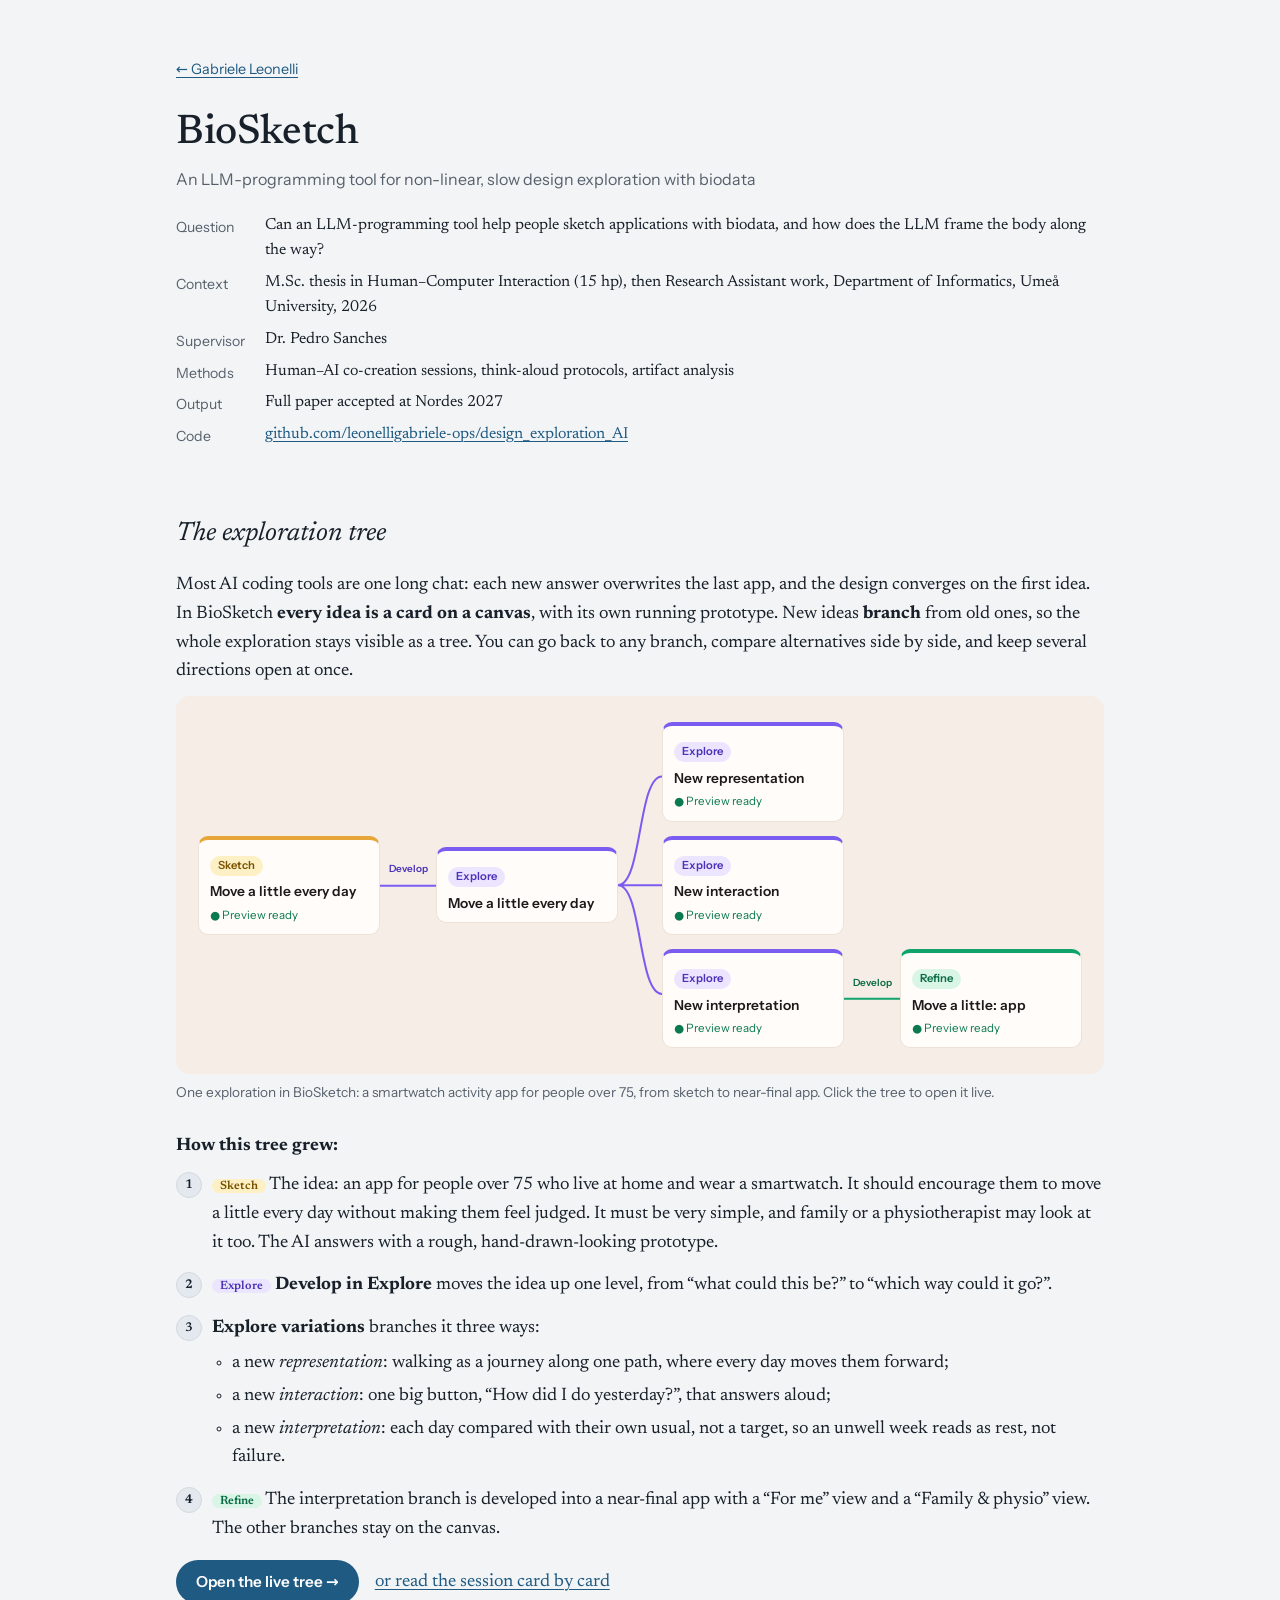
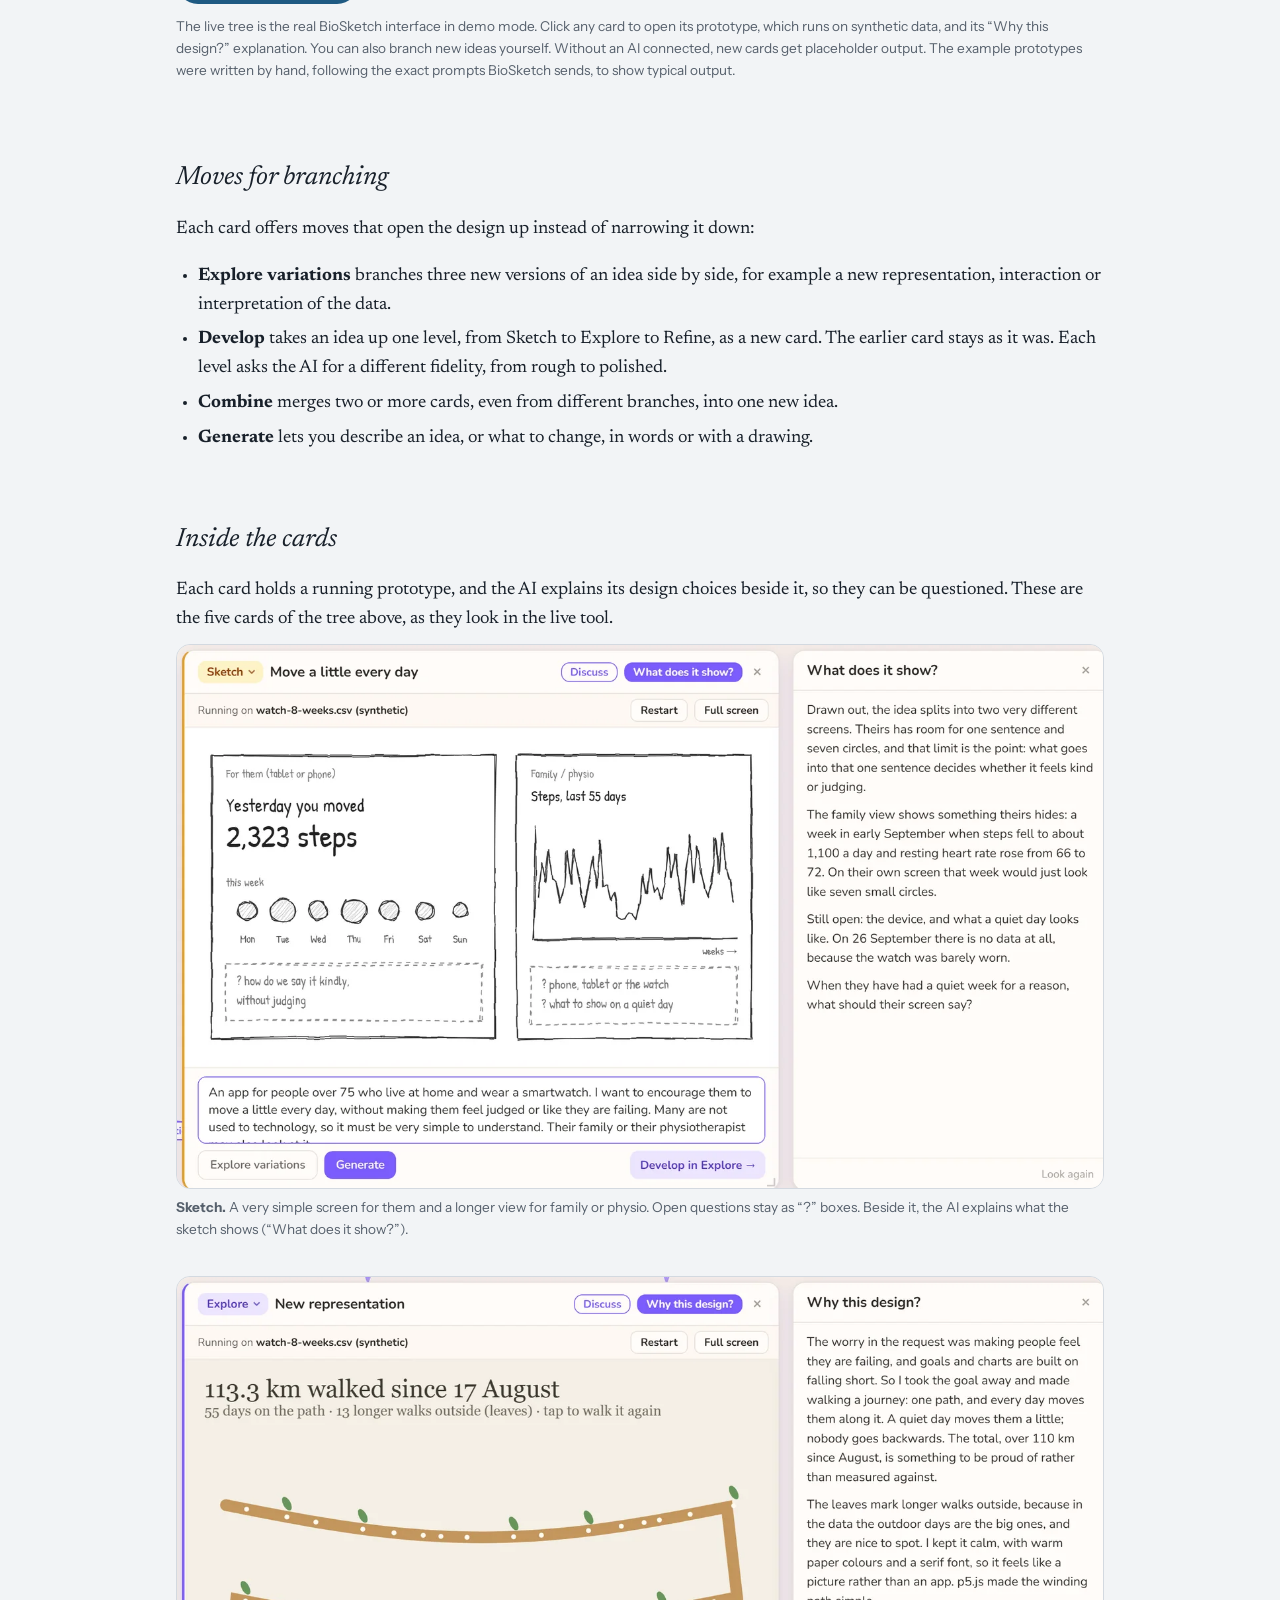
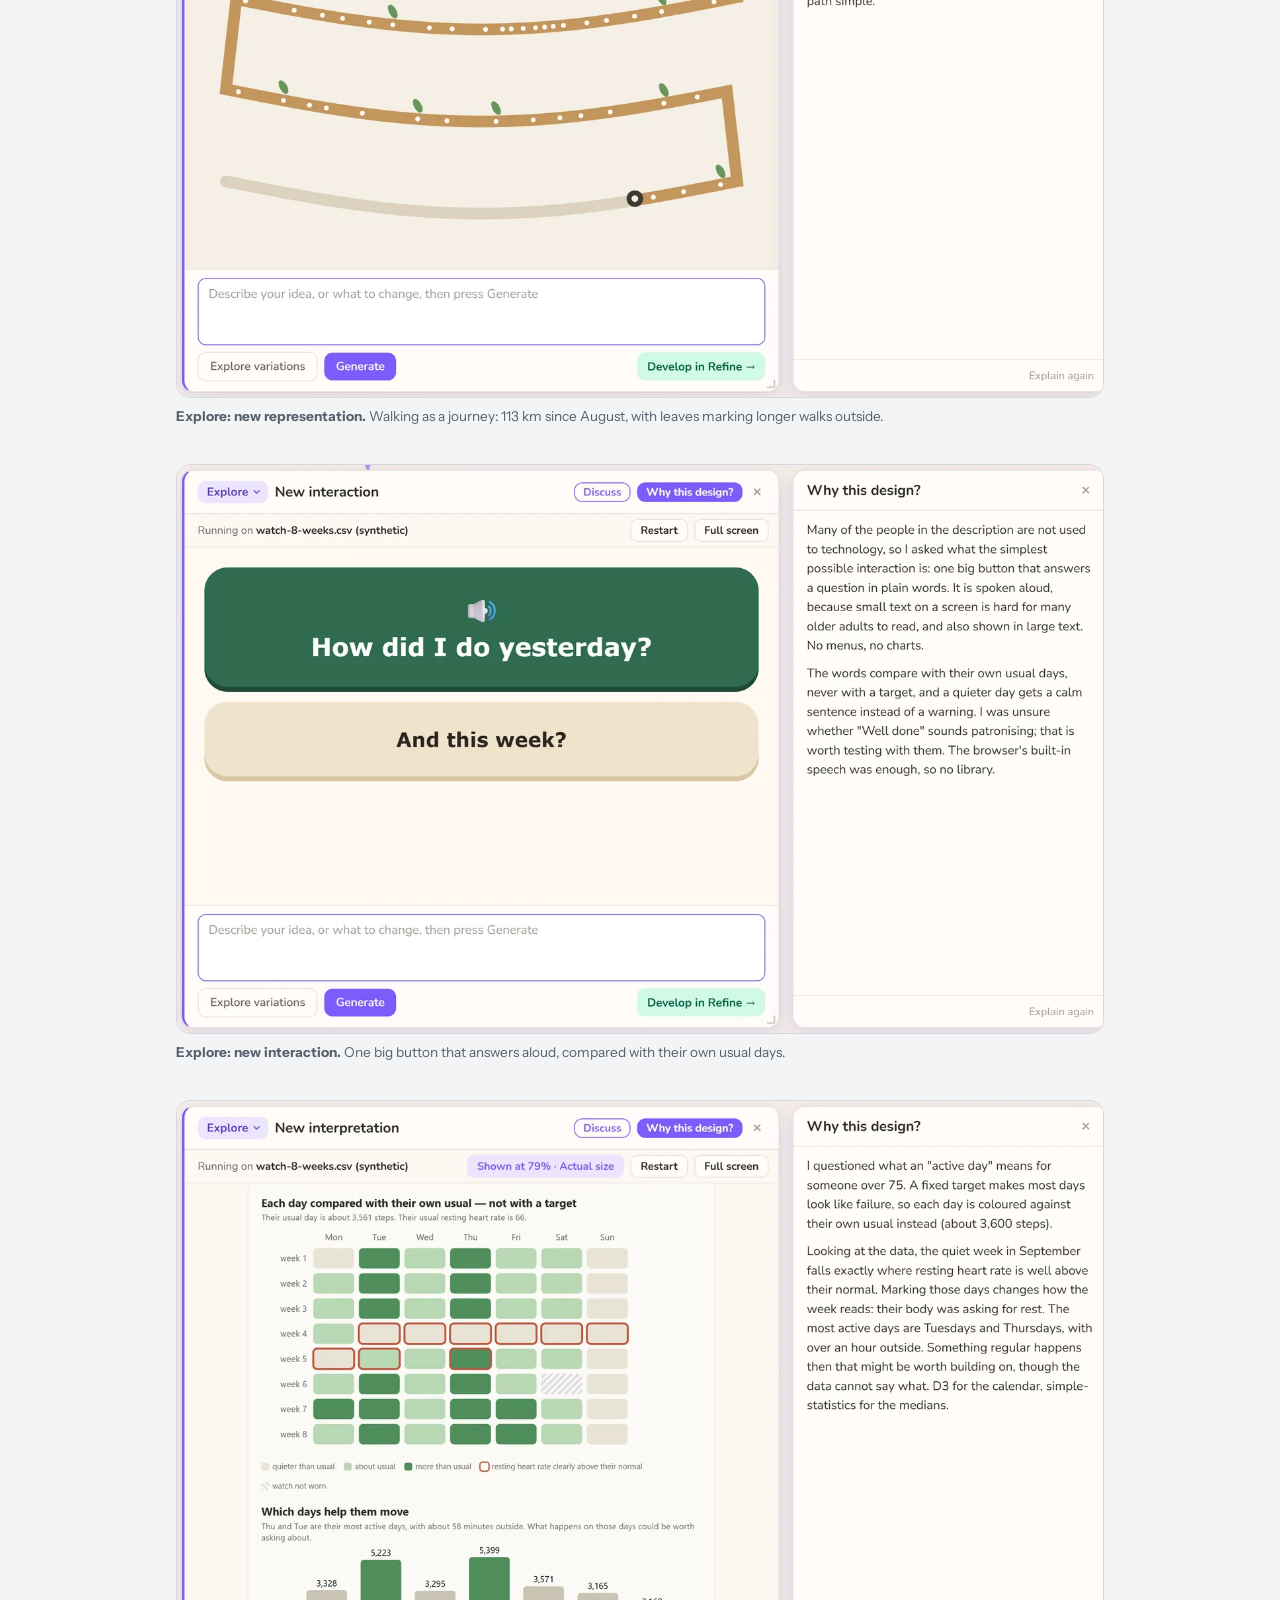
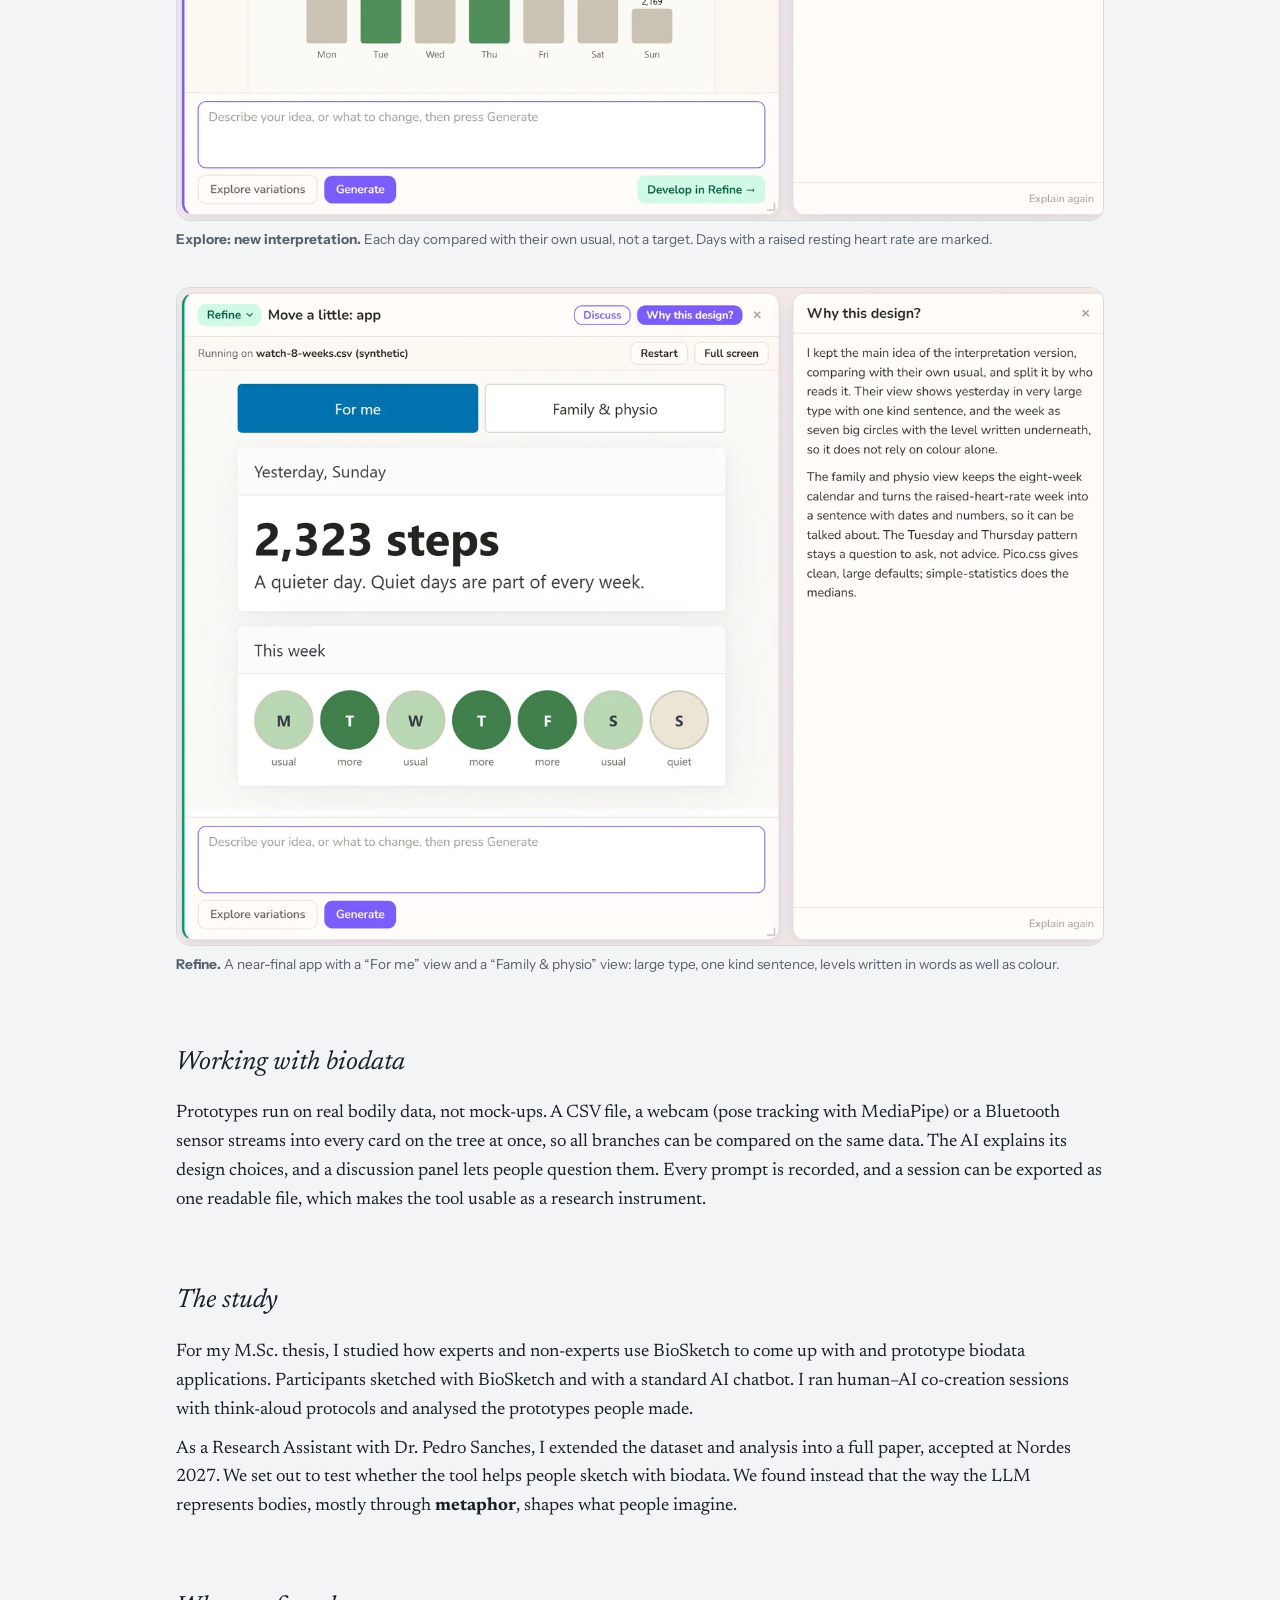
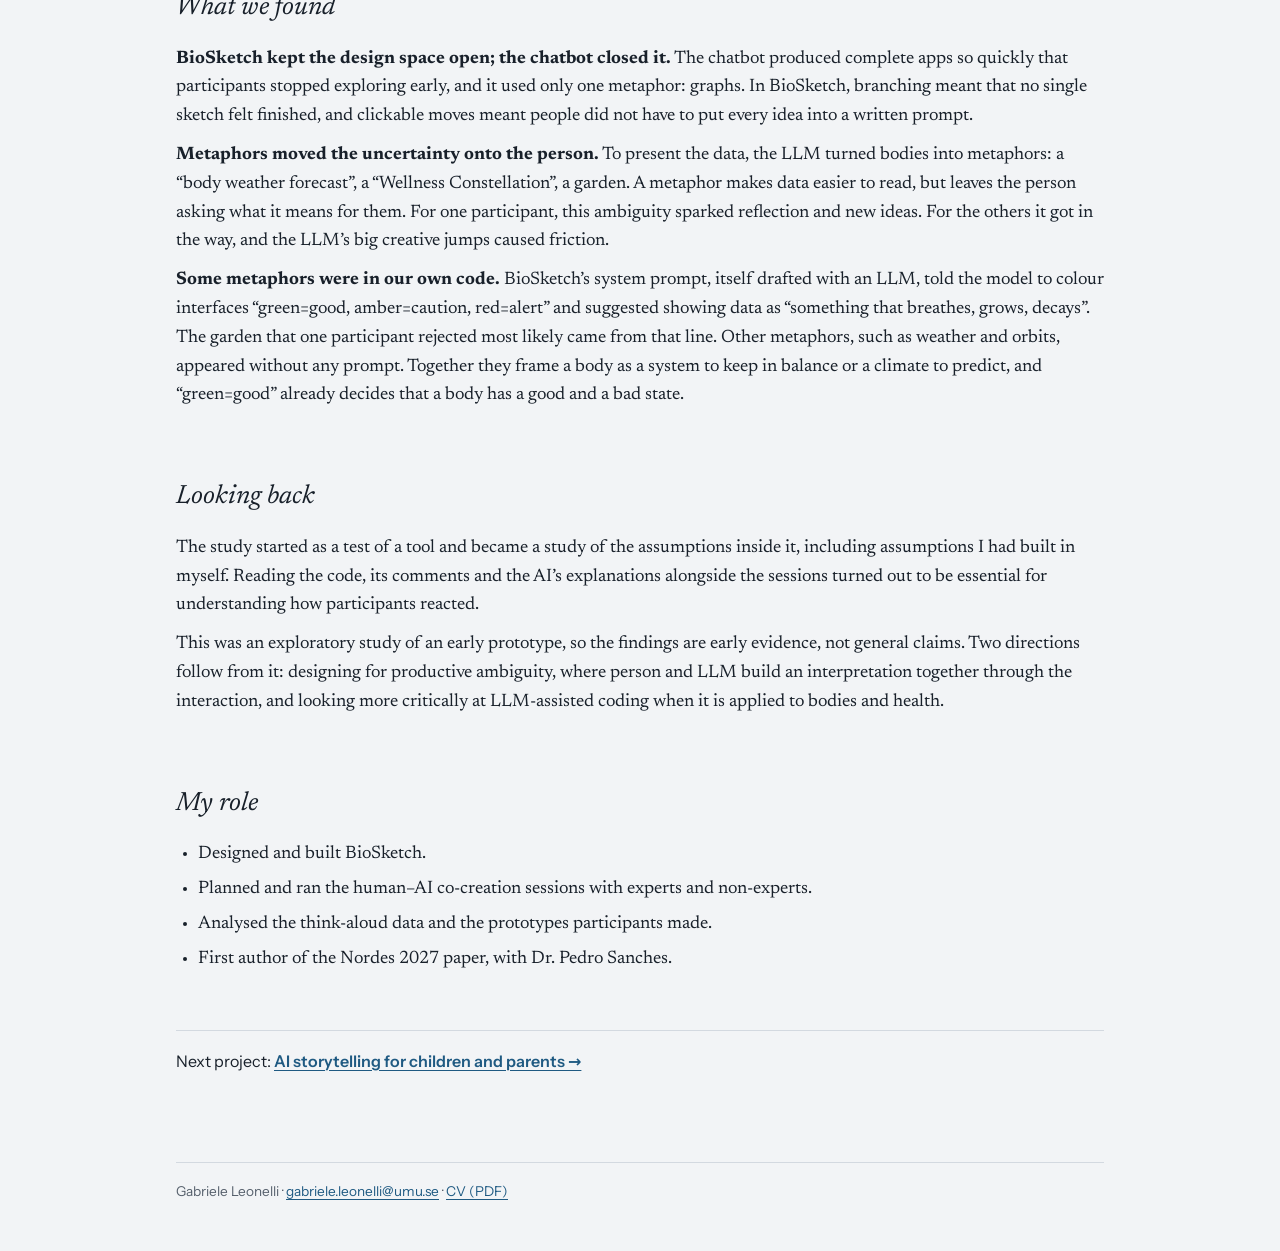
==== commit 5120b456: "Quality audit fixes and findings on project pages - Storytelling player preloads only the next two s" ====
--- a/projects/biosketch/index.html
+++ b/projects/biosketch/index.html
@@ -19,7 +19,7 @@
   <meta property="og:image:height" content="630">
   <meta property="og:image:alt" content="BioSketch exploration tree: a sketch developed into three explored variations and a refined app">
   <meta name="twitter:card" content="summary_large_image">
-  <link rel="stylesheet" href="../../assets/site.css?v=7">
+  <link rel="stylesheet" href="../../assets/site.css?v=8">
   <style>
     .tree-hero { display: grid; grid-template-columns: 1fr; gap: 28px; margin-top: 8px; }
     .tree-hero figure { margin: 0; }
@@ -52,11 +52,12 @@
     <p class="tagline">An LLM-programming tool for non-linear, slow design exploration with biodata</p>
 
     <dl class="facts">
+      <dt>Question</dt><dd>Can an LLM-programming tool help people sketch applications with biodata, and how does the LLM frame the body along the way?</dd>
       <dt>Context</dt><dd>M.Sc. thesis in Human–Computer Interaction (15 hp), then Research Assistant work, Department of Informatics, Umeå University, 2026</dd>
       <dt>Supervisor</dt><dd>Dr. Pedro Sanches</dd>
       <dt>Methods</dt><dd>Human–AI co-creation sessions, think-aloud protocols, artifact analysis</dd>
       <dt>Output</dt><dd>Full paper accepted at Nordes 2027</dd>
-      <dt>Code</dt><dd><a href="https://github.com/leonelligabriele-ops/design_exploration_AI">github.com/leonelligabriele-ops/design_exploration_AI</a></dd>
+      <dt>Code</dt><dd><a href="https://github.com/leonelligabriele-ops/design_exploration_AI" target="_blank" rel="noopener">github.com/leonelligabriele-ops/design_exploration_AI<span class="sr-only"> (opens in a new tab)</span></a></dd>
     </dl>
 
     <h2>The exploration tree</h2>
@@ -64,7 +65,7 @@
 
     <div class="tree-hero">
       <figure>
-        <a class="tree-fig" href="app/" data-demo="app/" data-demo-title="BioSketch: live exploration tree (demo mode, synthetic data)" aria-label="Open the live exploration tree">
+        <a class="tree-fig" href="app/" data-demo="app/" data-demo-title="BioSketch: live exploration tree (demo mode, synthetic data)" title="Open the live exploration tree">
           <div class="tnode t-sk" style="grid-column:1;grid-row:2"><span class="st">Sketch</span><span class="tt">Move a little every day</span><span class="ok">● Preview ready</span></div>
           <div class="tconn t-ex" style="grid-column:2;grid-row:2"><svg viewBox="0 0 40 10" preserveAspectRatio="none"><path d="M0 5 H40" stroke="#7B5CF0" stroke-width="2" vector-effect="non-scaling-stroke" fill="none"/></svg><span class="lbl">Develop</span></div>
           <div class="tconn down t-ex">↓ Develop</div>
@@ -116,23 +117,23 @@
     <p>Each card holds a running prototype, and the AI explains its design choices beside it, so they can be questioned. These are the five cards of the tree above, as they look in the live tool.</p>
     <div class="gallery one">
       <figure>
-        <img src="screenshots/sketch-v2.webp" alt="A Sketch card: two hand-drawn screens, with the AI’s explanation beside them" loading="lazy" width="1400">
+        <img src="screenshots/sketch-v2.webp" srcset="screenshots/sketch-v2-700.webp 700w, screenshots/sketch-v2.webp 1400w" sizes="(max-width: 960px) calc(100vw - 32px), 928px" alt="A Sketch card: two hand-drawn screens, with the AI’s explanation beside them" loading="lazy" width="1400" height="821">
         <figcaption><b>Sketch.</b> A very simple screen for them and a longer view for family or physio. Open questions stay as “?” boxes. Beside it, the AI explains what the sketch shows (“What does it show?”).</figcaption>
       </figure>
       <figure>
-        <img src="screenshots/explore-representation-v2.webp" alt="An Explore card showing walking as a winding path, with the AI’s Why this design explanation" loading="lazy" width="1400">
+        <img src="screenshots/explore-representation-v2.webp" srcset="screenshots/explore-representation-v2-700.webp 700w, screenshots/explore-representation-v2.webp 1400w" sizes="(max-width: 960px) calc(100vw - 32px), 928px" alt="An Explore card showing walking as a winding path, with the AI’s Why this design explanation" loading="lazy" width="1400" height="1088">
         <figcaption><b>Explore: new representation.</b> Walking as a journey: 113 km since August, with leaves marking longer walks outside.</figcaption>
       </figure>
       <figure>
-        <img src="screenshots/explore-interaction-v2.webp" alt="An Explore card with one large button, How did I do yesterday, and the AI’s explanation" loading="lazy" width="1400">
+        <img src="screenshots/explore-interaction-v2.webp" srcset="screenshots/explore-interaction-v2-700.webp 700w, screenshots/explore-interaction-v2.webp 1400w" sizes="(max-width: 960px) calc(100vw - 32px), 928px" alt="An Explore card with one large button, How did I do yesterday, and the AI’s explanation" loading="lazy" width="1400" height="859">
         <figcaption><b>Explore: new interaction.</b> One big button that answers aloud, compared with their own usual days.</figcaption>
       </figure>
       <figure>
-        <img src="screenshots/explore-interpretation-v2.webp" alt="An Explore card with a calendar comparing each day with the person’s usual, and the AI’s explanation" loading="lazy" width="1400">
+        <img src="screenshots/explore-interpretation-v2.webp" srcset="screenshots/explore-interpretation-v2-700.webp 700w, screenshots/explore-interpretation-v2.webp 1400w" sizes="(max-width: 960px) calc(100vw - 32px), 928px" alt="An Explore card with a calendar comparing each day with the person’s usual, and the AI’s explanation" loading="lazy" width="1400" height="1088">
         <figcaption><b>Explore: new interpretation.</b> Each day compared with their own usual, not a target. Days with a raised resting heart rate are marked.</figcaption>
       </figure>
       <figure>
-        <img src="screenshots/refine-v2.webp" alt="A Refine card: 2,323 steps yesterday and the week as seven circles, with the AI’s explanation" loading="lazy" width="1400">
+        <img src="screenshots/refine-v2.webp" srcset="screenshots/refine-v2-700.webp 700w, screenshots/refine-v2.webp 1400w" sizes="(max-width: 960px) calc(100vw - 32px), 928px" alt="A Refine card: 2,323 steps yesterday and the week as seven circles, with the AI’s explanation" loading="lazy" width="1400" height="993">
         <figcaption><b>Refine.</b> A near-final app with a “For me” view and a “Family &amp; physio” view: large type, one kind sentence, levels written in words as well as colour.</figcaption>
       </figure>
     </div>
@@ -141,8 +142,17 @@
     <p>Prototypes run on real bodily data, not mock-ups. A CSV file, a webcam (pose tracking with MediaPipe) or a Bluetooth sensor streams into every card on the tree at once, so all branches can be compared on the same data. The AI explains its design choices, and a discussion panel lets people question them. Every prompt is recorded, and a session can be exported as one readable file, which makes the tool usable as a research instrument.</p>
 
     <h2>The study</h2>
-    <p>For my M.Sc. thesis, I studied how experts and non-experts use BioSketch to come up with and prototype biodata applications. I ran human–AI co-creation sessions with think-aloud protocols and analysed the prototypes people made.</p>
-    <p>As a Research Assistant with Dr. Pedro Sanches, I extended the dataset and analysis into a full paper. It shows how participants and LLMs make sense of biodata through <b>metaphor</b>, how frictions between their metaphors expose biases, and how ideas emerge as they are re-articulated. It argues for critical attention to LLM-assisted coding when it is applied to bodies and health.</p>
+    <p>For my M.Sc. thesis, I studied how experts and non-experts use BioSketch to come up with and prototype biodata applications. Participants sketched with BioSketch and with a standard AI chatbot. I ran human–AI co-creation sessions with think-aloud protocols and analysed the prototypes people made.</p>
+    <p>As a Research Assistant with Dr. Pedro Sanches, I extended the dataset and analysis into a full paper, accepted at Nordes 2027. We set out to test whether the tool helps people sketch with biodata. We found instead that the way the LLM represents bodies, mostly through <b>metaphor</b>, shapes what people imagine.</p>
+
+    <h2>What we found</h2>
+    <p><b>BioSketch kept the design space open; the chatbot closed it.</b> The chatbot produced complete apps so quickly that participants stopped exploring early, and it used only one metaphor: graphs. In BioSketch, branching meant that no single sketch felt finished, and clickable moves meant people did not have to put every idea into a written prompt.</p>
+    <p><b>Metaphors moved the uncertainty onto the person.</b> To present the data, the LLM turned bodies into metaphors: a “body weather forecast”, a “Wellness Constellation”, a garden. A metaphor makes data easier to read, but leaves the person asking what it means for them. For one participant, this ambiguity sparked reflection and new ideas. For the others it got in the way, and the LLM’s big creative jumps caused friction.</p>
+    <p><b>Some metaphors were in our own code.</b> BioSketch’s system prompt, itself drafted with an LLM, told the model to colour interfaces “green=good, amber=caution, red=alert” and suggested showing data as “something that breathes, grows, decays”. The garden that one participant rejected most likely came from that line. Other metaphors, such as weather and orbits, appeared without any prompt. Together they frame a body as a system to keep in balance or a climate to predict, and “green=good” already decides that a body has a good and a bad state.</p>
+
+    <h2>Looking back</h2>
+    <p>The study started as a test of a tool and became a study of the assumptions inside it, including assumptions I had built in myself. Reading the code, its comments and the AI’s explanations alongside the sessions turned out to be essential for understanding how participants reacted.</p>
+    <p>This was an exploratory study of an early prototype, so the findings are early evidence, not general claims. Two directions follow from it: designing for productive ambiguity, where person and LLM build an interpretation together through the interaction, and looking more critically at LLM-assisted coding when it is applied to bodies and health.</p>
 
     <h2>My role</h2>
     <ul>
@@ -154,8 +164,8 @@
 
     <p class="next-proj">Next project: <a href="../storytelling/">AI storytelling for children and parents →</a></p>
 
-    <footer>Gabriele Leonelli · <a href="mailto:gabriele.leonelli@umu.se">gabriele.leonelli@umu.se</a> · <a href="../../cv.pdf">CV (PDF)</a></footer>
+    <footer>Gabriele Leonelli · <a href="mailto:gabriele.leonelli@umu.se">gabriele.leonelli@umu.se</a> · <a href="../../cv.pdf" target="_blank" rel="noopener">CV (PDF)<span class="sr-only"> (opens in a new tab)</span></a></footer>
   </main>
-  <script src="../../assets/demo-modal.js?v=1" defer></script>
+  <script src="../../assets/demo-modal.js?v=2" defer></script>
 </body>
 </html>
--- a/assets/site.css
+++ b/assets/site.css
@@ -67,6 +67,7 @@
 img { display: block; max-width: 100%; height: auto; }
 
 /* ---------- Shared pieces ---------- */
+.sr-only { position: absolute; width: 1px; height: 1px; padding: 0; margin: -1px; overflow: hidden; clip: rect(0 0 0 0); white-space: nowrap; border: 0; }
 .meta { font-family: var(--f-ui); font-size: 0.85rem; color: var(--muted); }
 .tagline { font-family: var(--f-ui); color: var(--muted); margin: 8px 0 18px; font-size: 1rem; }
 .note { font-family: var(--f-ui); color: var(--muted); font-size: 0.85rem; }
@@ -212,9 +213,18 @@
 
 /* ---------- Print ---------- */
 @media print {
-  body { font-size: 11pt; background: #fff; color: #000; }
-  .toc, .thumb, .actions .btn { display: none; }
-  a { color: #000; }
-  .links a[href^="http"]::after, .profiles a::after { content: " (" attr(href) ")"; font-size: 0.8em; }
-  h2 { margin-top: 28px; }
-}
+  :root { --bg: #fff; --ink: #000; --muted: #444; --rule: #bbb; --accent: #000; --on-accent: #000; --soft: #eee; }
+  @page { margin: 16mm 14mm; }
+  body { font-size: 10.5pt; background: #fff; color: #000; }
+  main, main.home, main.wide { max-width: none; padding: 0; }
+  .toc, .thumb, .tree-fig, .tree-hero figure, .links a.quiet, .back, .next-proj, .player, #try ~ p.note, .demo-modal,
+  .button, .phone-only, .tree-hero .actions, .tree-hero .note { display: none !important; }
+  a { color: #000; text-decoration: none; }
+  .btn { background: none; color: #000; padding: 0; min-height: 0; font-weight: 600; }
+  .btn[href$="cv.pdf"]::after { content: " (leonelligabriele-ops.github.io/cv.pdf)"; font-weight: 400; font-size: 0.85em; }
+  a[href^="http"]::after { content: " (" attr(href) ")"; font-size: 0.8em; color: #444; word-break: break-all; }
+  a[href^="projects/"]::after { content: " (leonelligabriele-ops.github.io/" attr(href) ")"; font-size: 0.8em; color: #444; }
+  .entry, .proj, figure, .facts { break-inside: avoid; }
+  h2 { margin-top: 24px; break-after: avoid; }
+  .gallery img { max-height: 120mm; width: auto; }
+}
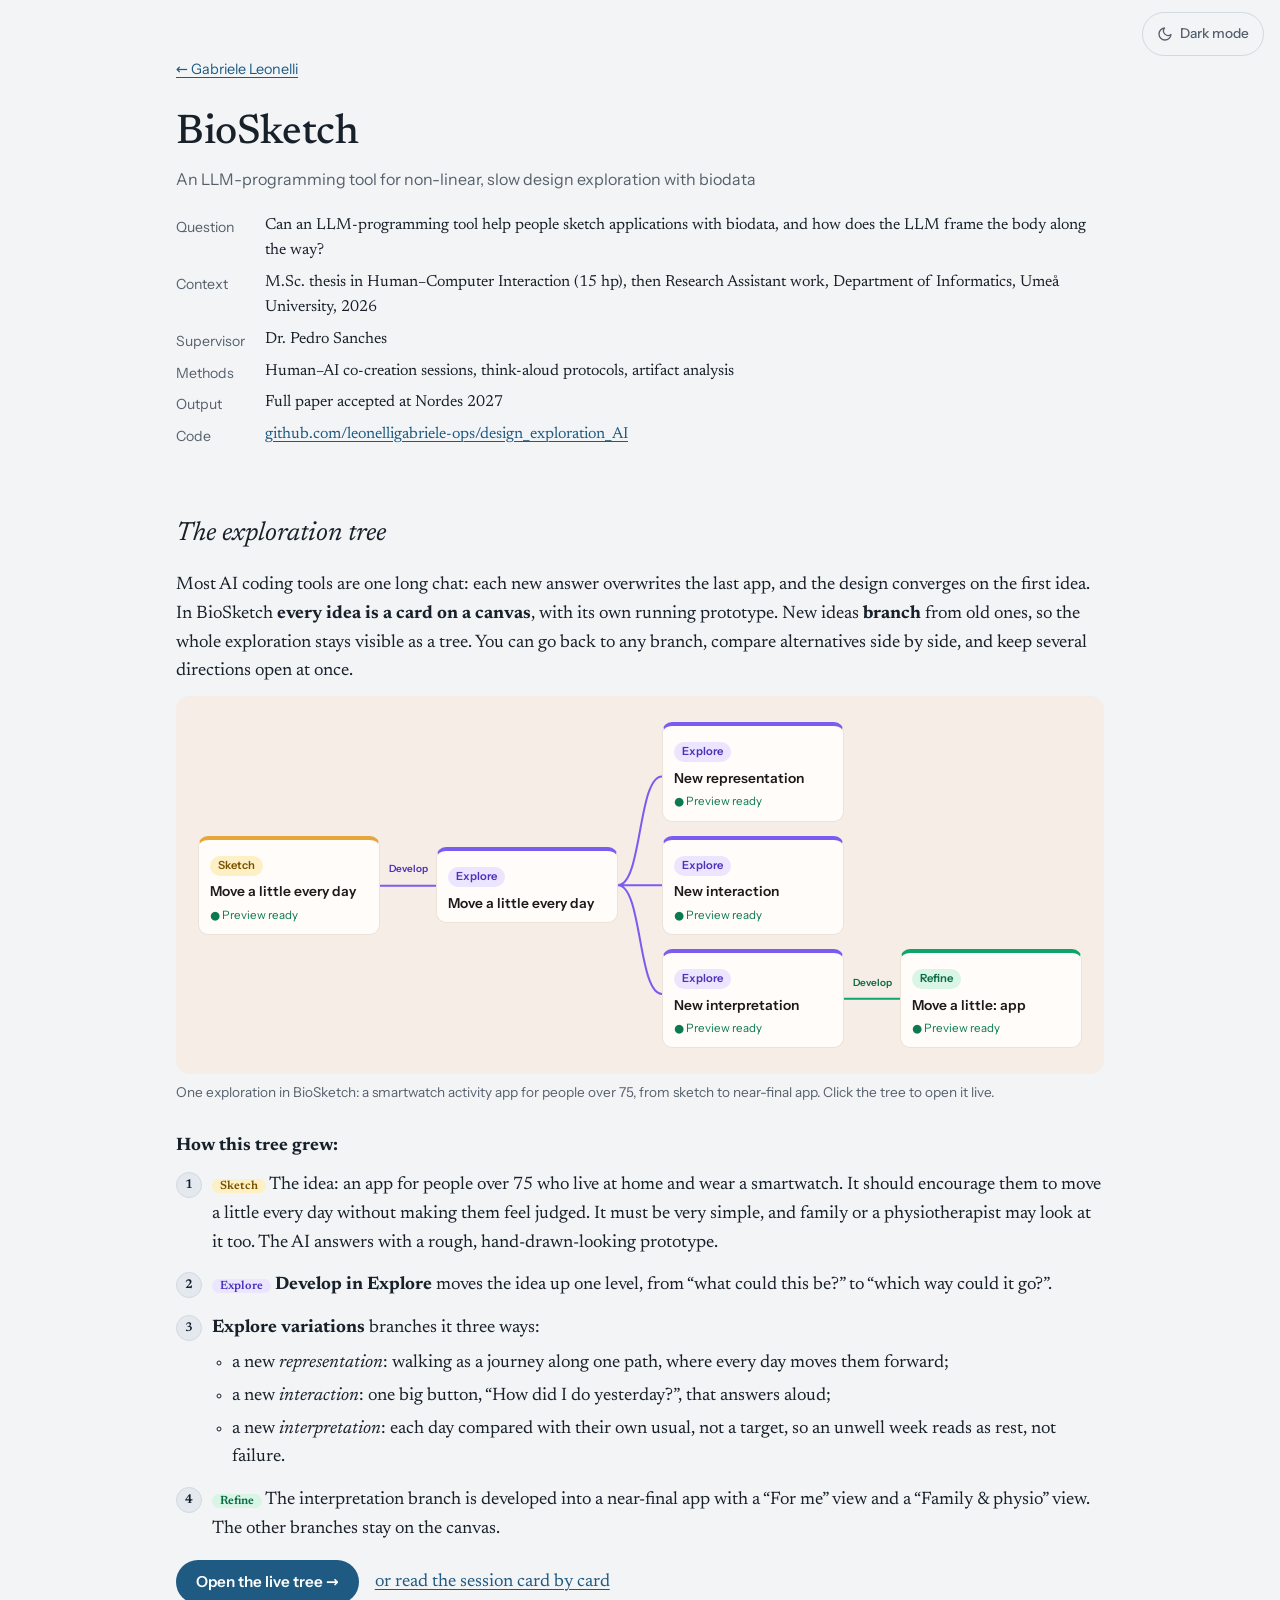
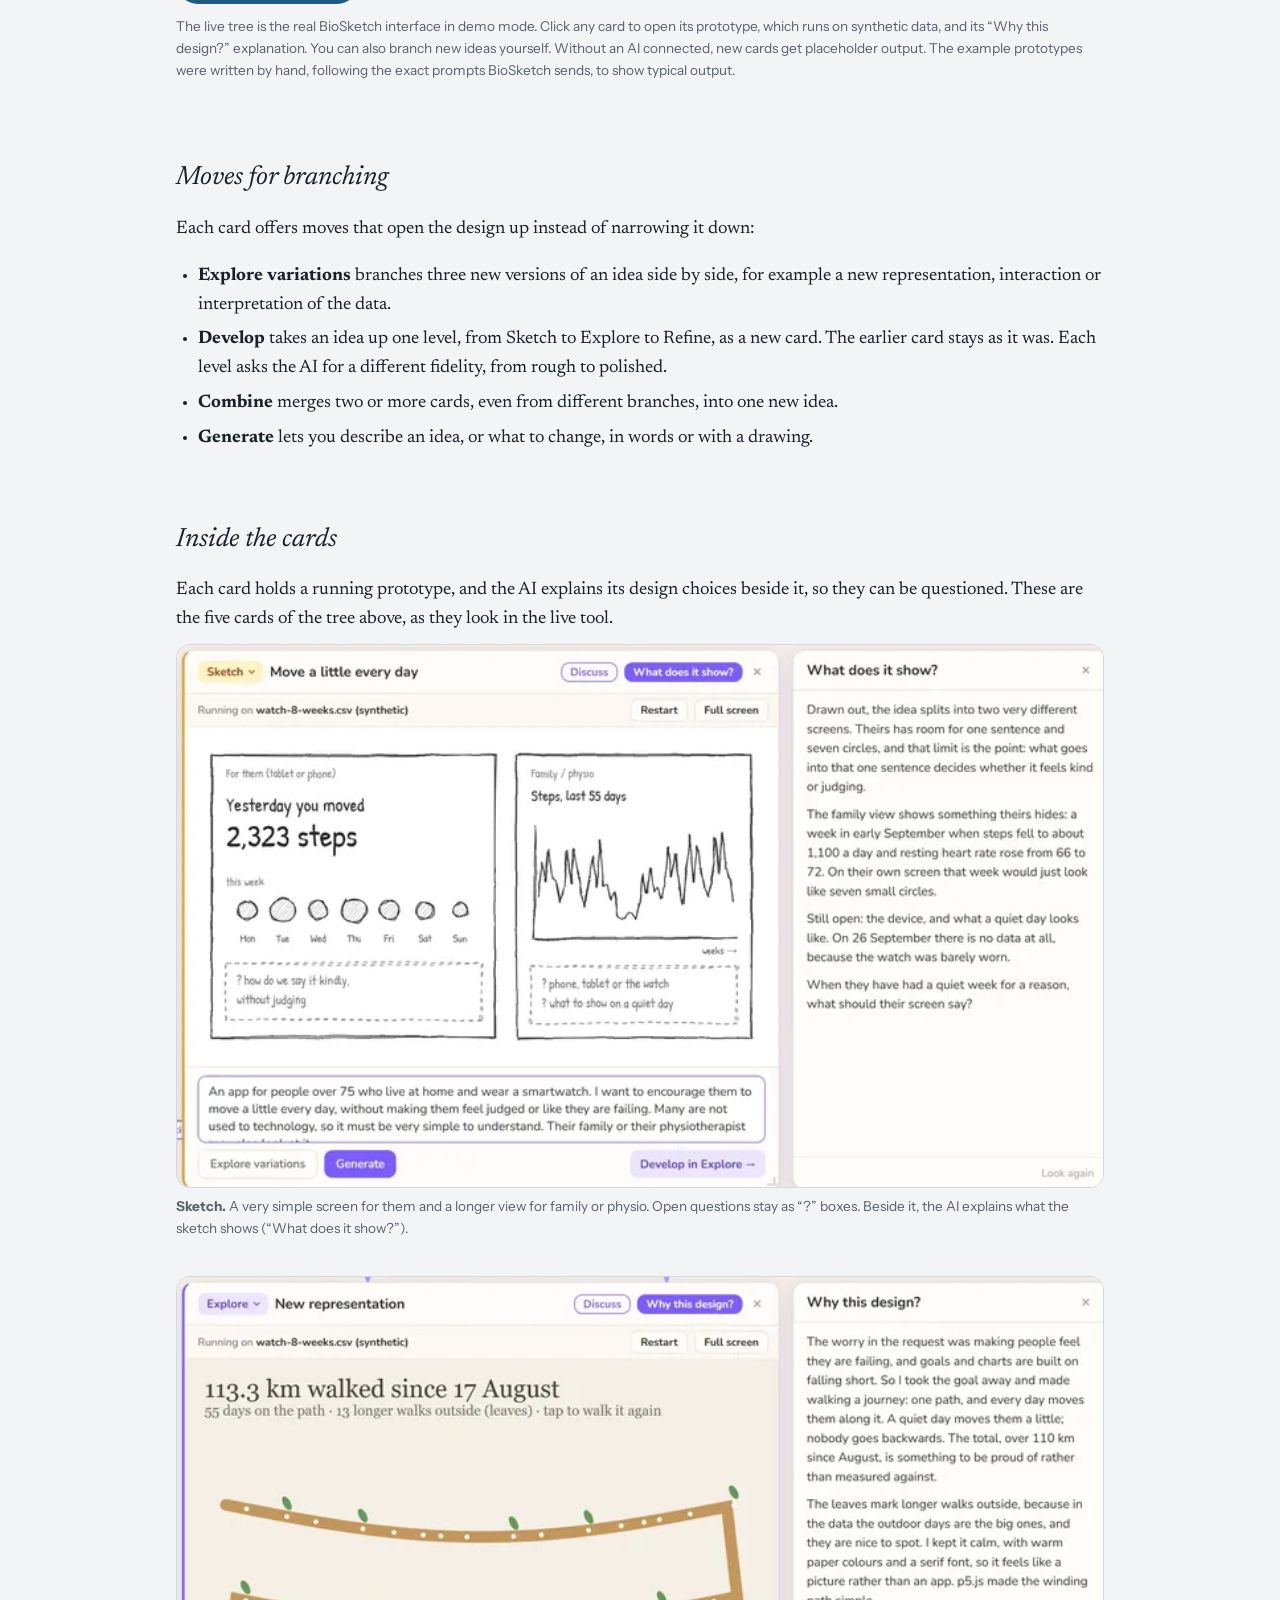
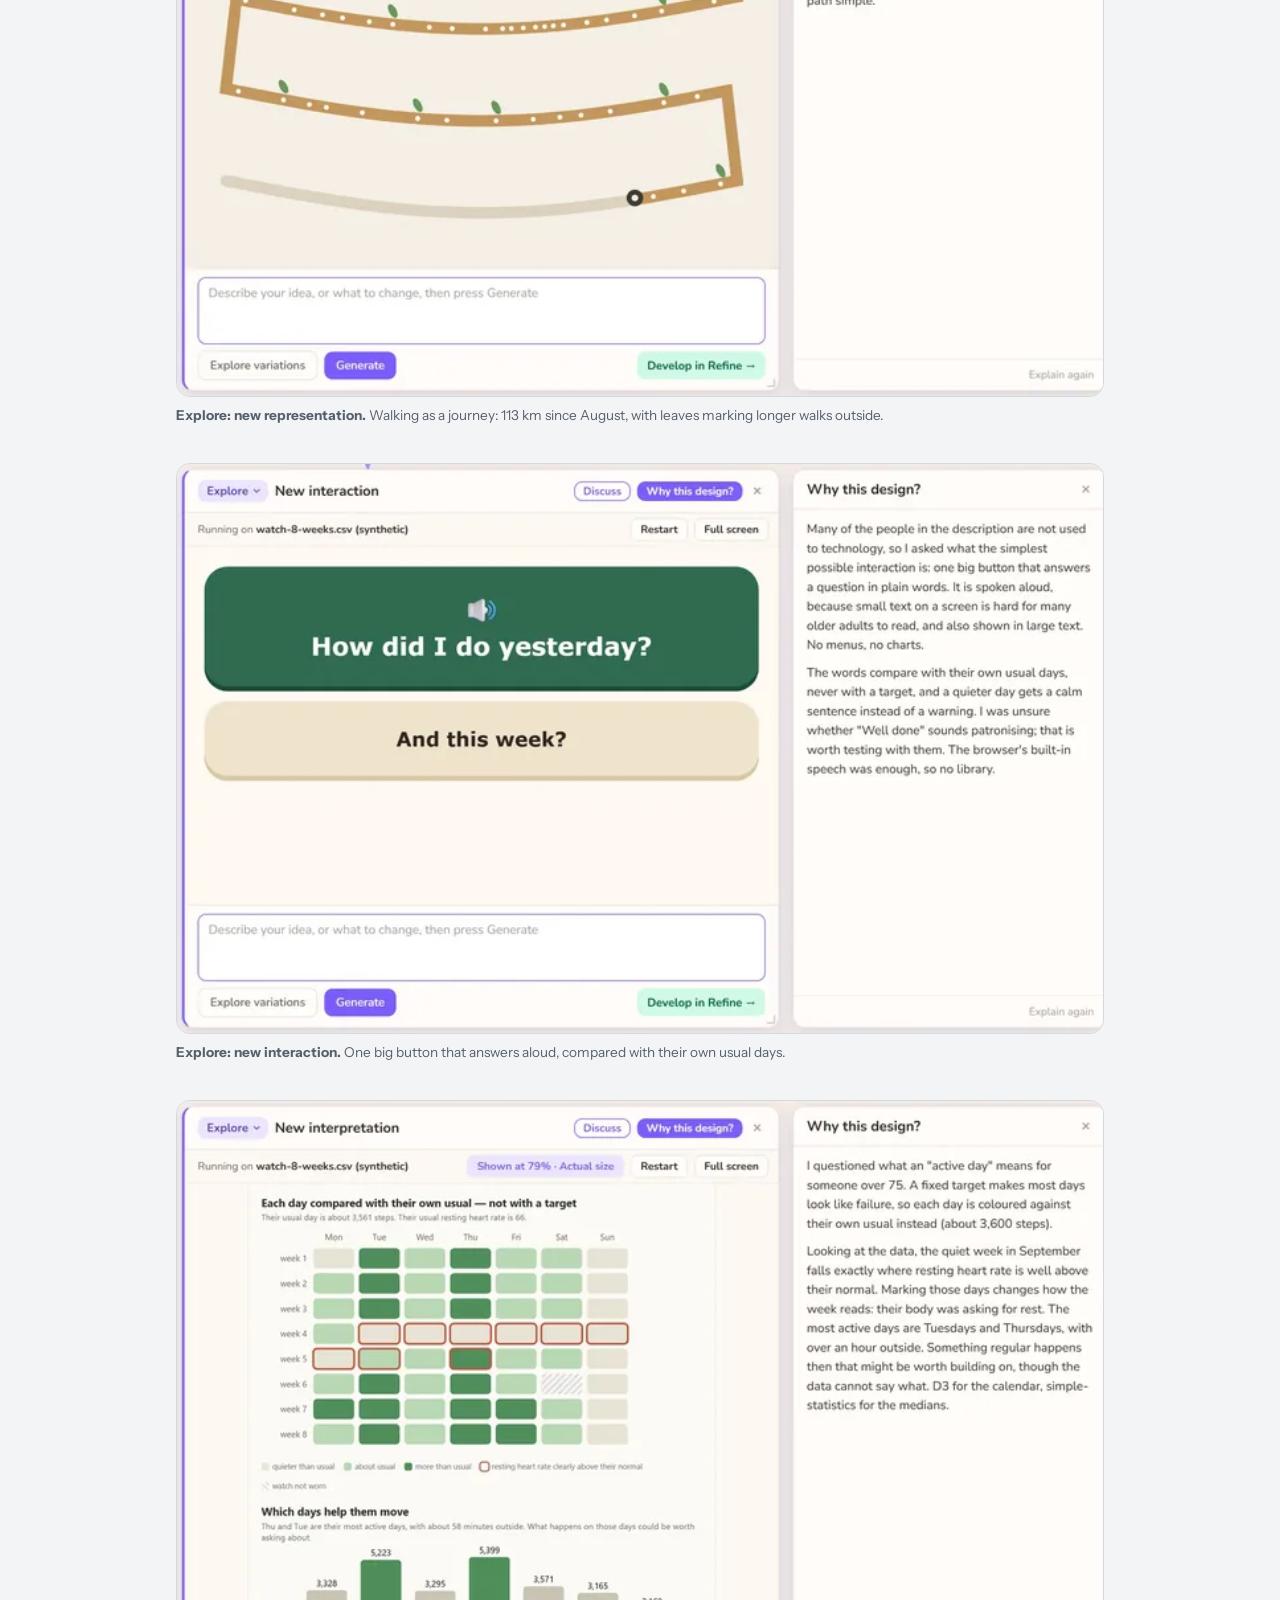
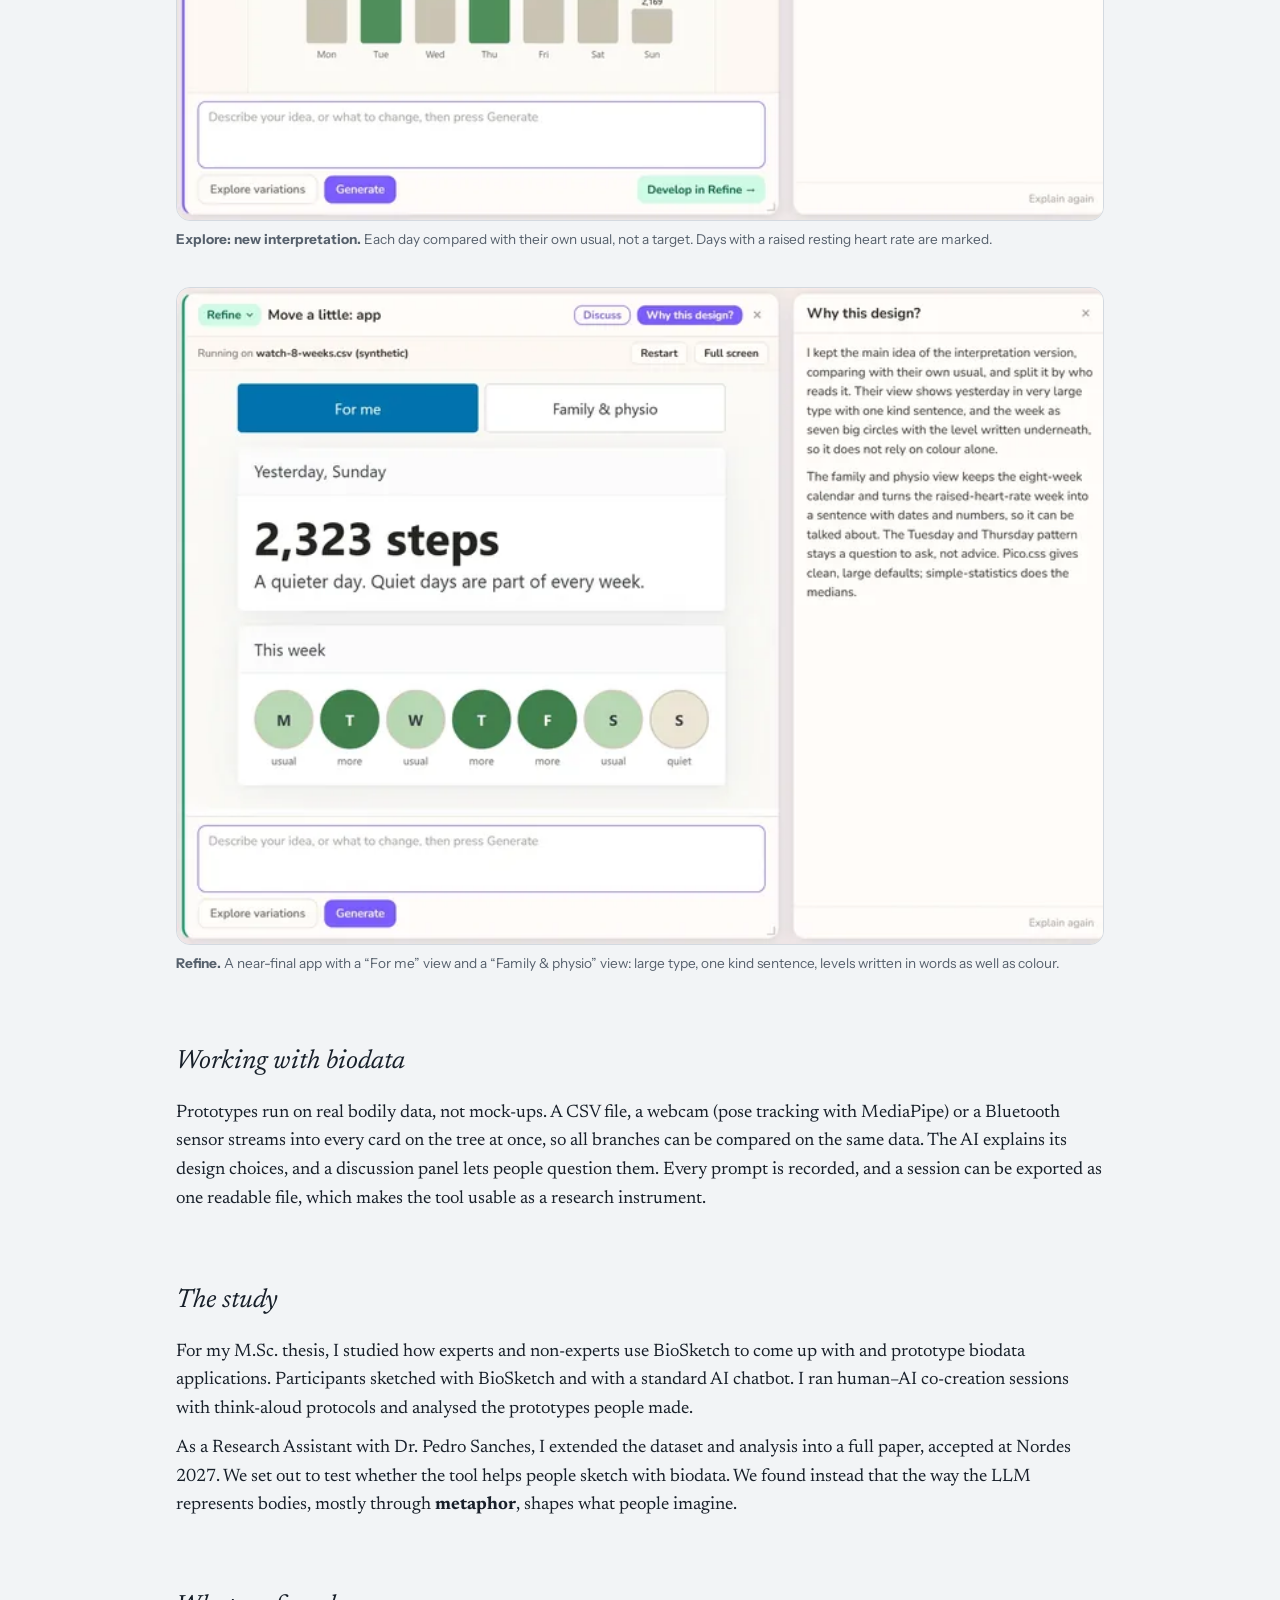
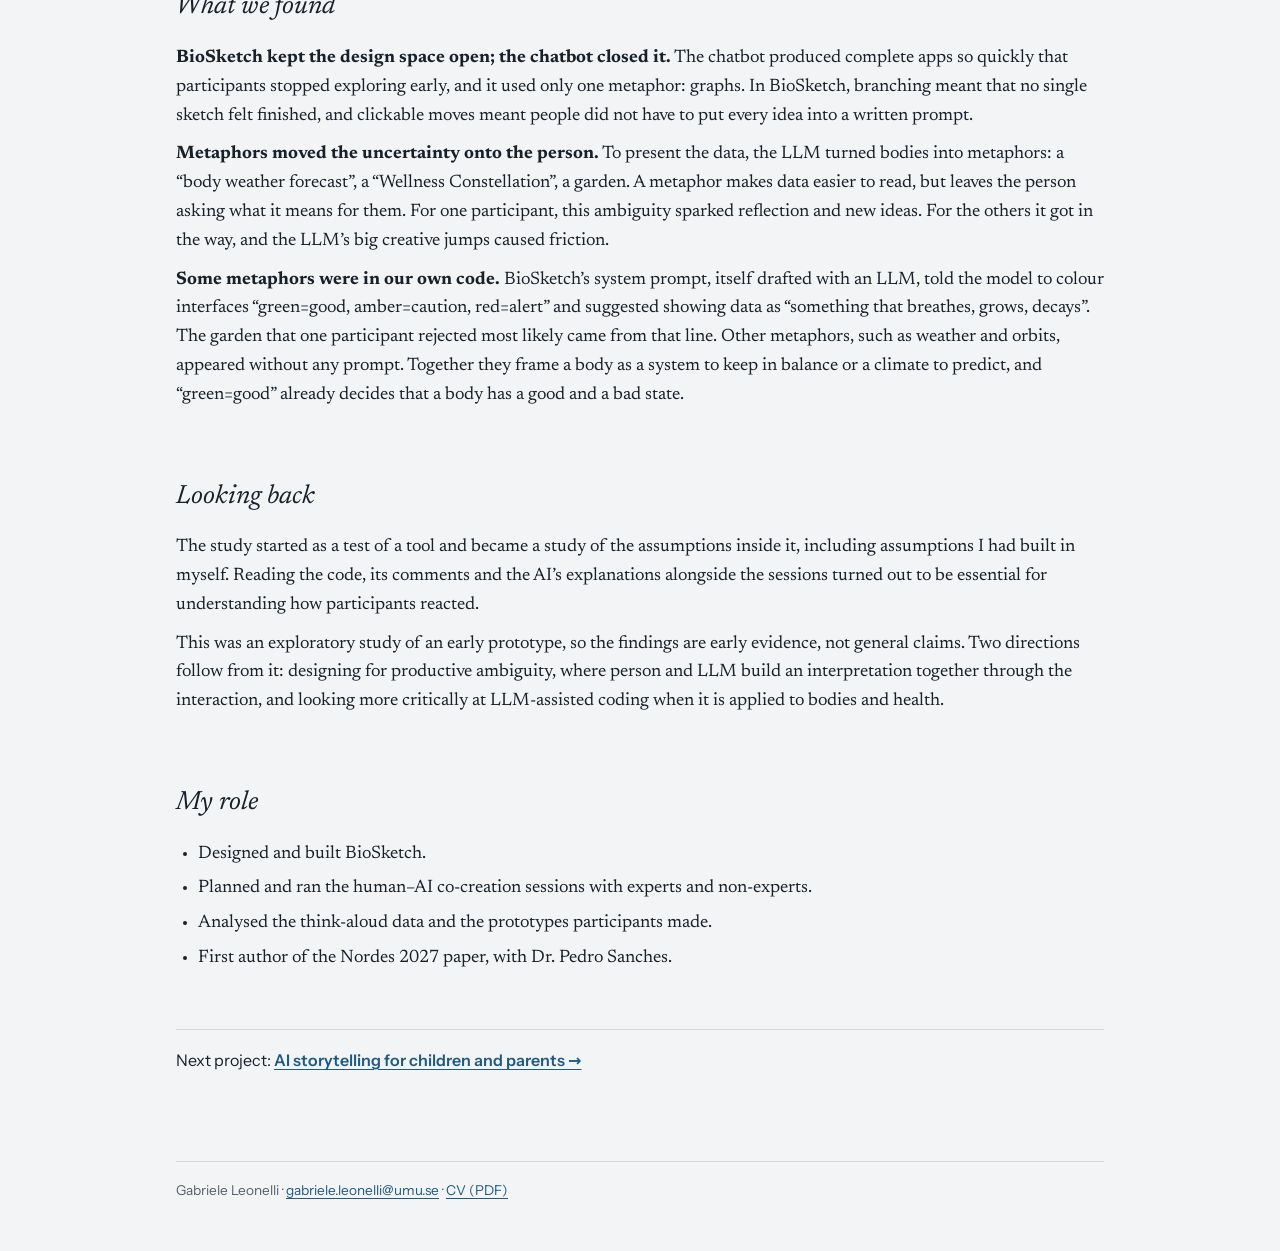
==== commit af6ac878: "Add a light/dark mode button Follows the system setting on first visit; a click switches and remembe" ====
--- a/projects/biosketch/index.html
+++ b/projects/biosketch/index.html
@@ -19,7 +19,8 @@
   <meta property="og:image:height" content="630">
   <meta property="og:image:alt" content="BioSketch exploration tree: a sketch developed into three explored variations and a refined app">
   <meta name="twitter:card" content="summary_large_image">
-  <link rel="stylesheet" href="../../assets/site.css?v=8">
+  <script>try{var t=localStorage.getItem("theme");if(t==="light"||t==="dark")document.documentElement.dataset.theme=t}catch(e){}</script>
+  <link rel="stylesheet" href="../../assets/site.css?v=9">
   <style>
     .tree-hero { display: grid; grid-template-columns: 1fr; gap: 28px; margin-top: 8px; }
     .tree-hero figure { margin: 0; }
@@ -167,5 +168,6 @@
     <footer>Gabriele Leonelli · <a href="mailto:gabriele.leonelli@umu.se">gabriele.leonelli@umu.se</a> · <a href="../../cv.pdf" target="_blank" rel="noopener">CV (PDF)<span class="sr-only"> (opens in a new tab)</span></a></footer>
   </main>
   <script src="../../assets/demo-modal.js?v=2" defer></script>
+  <script src="../../assets/theme.js?v=1" defer></script>
 </body>
 </html>
--- a/assets/site.css
+++ b/assets/site.css
@@ -27,9 +27,12 @@
   --text: var(--ink);
   --line: var(--rule);
   --link: var(--accent);
-}
+  color-scheme: light;
+}
+/* Dark colours: follow the system setting unless the visitor picked light,
+   or force them when the visitor picked dark (button in assets/theme.js). */
 @media (prefers-color-scheme: dark) {
-  :root {
+  :root:not([data-theme="light"]) {
     --bg: #11161C;
     --ink: #E2E7ED;
     --muted: #9DA8B4;
@@ -37,7 +40,18 @@
     --accent: #8CC0E6;
     --on-accent: #0D1620;
     --soft: #19202A;
+    color-scheme: dark;
   }
+}
+:root[data-theme="dark"] {
+  --bg: #11161C;
+  --ink: #E2E7ED;
+  --muted: #9DA8B4;
+  --rule: #29313B;
+  --accent: #8CC0E6;
+  --on-accent: #0D1620;
+  --soft: #19202A;
+  color-scheme: dark;
 }
 
 /* ---------- Base ---------- */
@@ -211,14 +225,27 @@
   .demo-full { display: none; }
 }
 
+/* ---------- Light / dark toggle ---------- */
+.theme-toggle {
+  position: absolute; top: 12px; right: 16px; z-index: 5;
+  display: inline-flex; align-items: center; gap: 7px;
+  min-height: 44px; padding: 0 14px;
+  font: 500 0.85rem/1 var(--f-ui); color: var(--muted);
+  background: var(--bg); border: 1px solid var(--rule); border-radius: var(--r-pill);
+  cursor: pointer;
+}
+.theme-toggle:hover { color: var(--ink); border-color: var(--muted); }
+.theme-toggle svg { width: 16px; height: 16px; flex: none; }
+
 /* ---------- Print ---------- */
 @media print {
-  :root { --bg: #fff; --ink: #000; --muted: #444; --rule: #bbb; --accent: #000; --on-accent: #000; --soft: #eee; }
+  /* :root:root outranks the dark-mode rules above, so paper is always light. */
+  :root:root { color-scheme: light; --bg: #fff; --ink: #000; --muted: #444; --rule: #bbb; --accent: #000; --on-accent: #000; --soft: #eee; }
   @page { margin: 16mm 14mm; }
   body { font-size: 10.5pt; background: #fff; color: #000; }
   main, main.home, main.wide { max-width: none; padding: 0; }
   .toc, .thumb, .tree-fig, .tree-hero figure, .links a.quiet, .back, .next-proj, .player, #try ~ p.note, .demo-modal,
-  .button, .phone-only, .tree-hero .actions, .tree-hero .note { display: none !important; }
+  .button, .phone-only, .tree-hero .actions, .tree-hero .note, .theme-toggle { display: none !important; }
   a { color: #000; text-decoration: none; }
   .btn { background: none; color: #000; padding: 0; min-height: 0; font-weight: 600; }
   .btn[href$="cv.pdf"]::after { content: " (leonelligabriele-ops.github.io/cv.pdf)"; font-weight: 400; font-size: 0.85em; }
